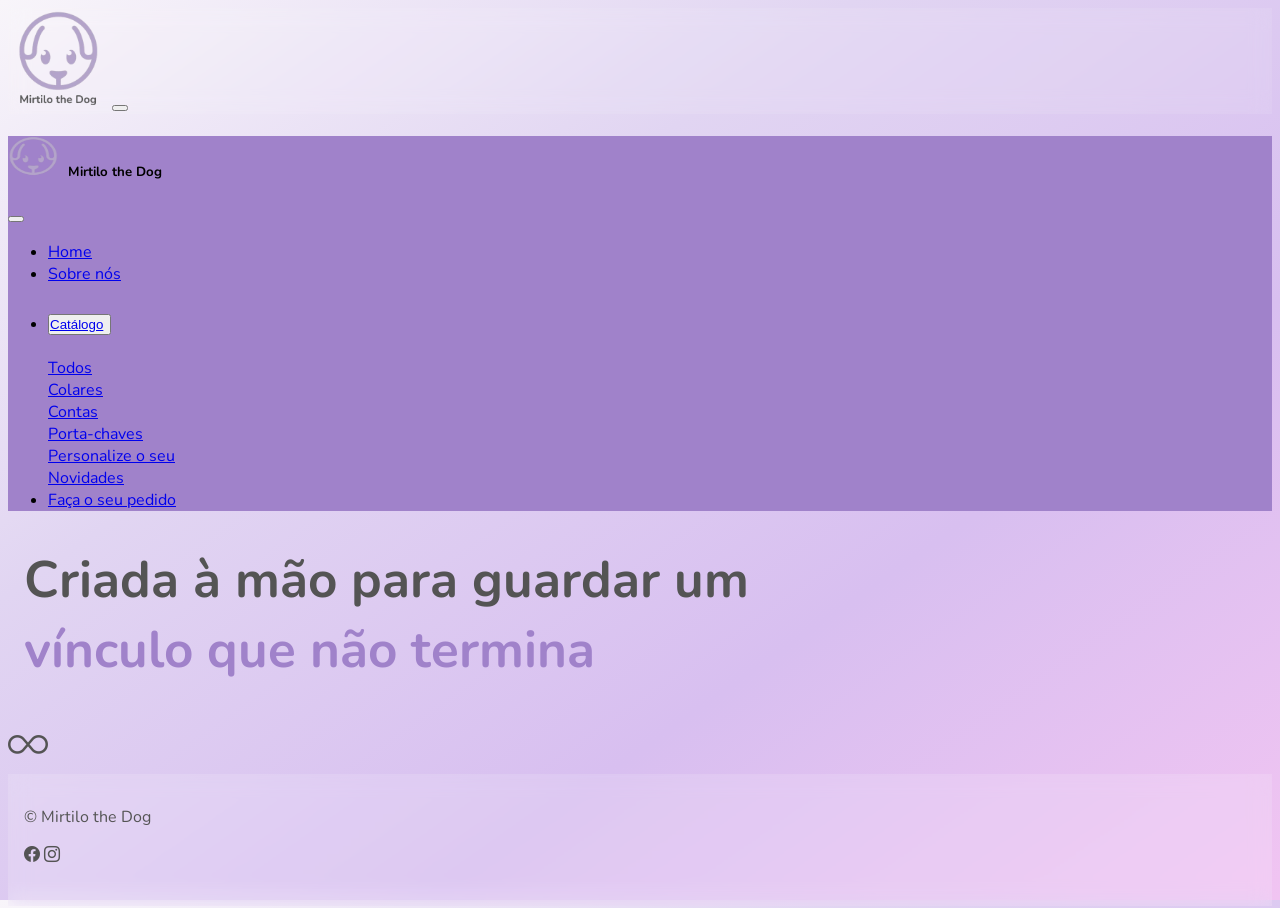
==== pages/index.html @ f9de889e "implementando a pagina de detalhes do produto e fazendo ajustes necessarios" ====
<!DOCTYPE html>
<html lang="en">
<head>
    <meta charset="UTF-8">
    <meta name="viewport" content="width=device-width, initial-scale=1.0">
    <title>Mirtilo the Dog</title>
    <!--FAVICON-->
    <link rel="shortcut icon" href="../assets/img/logo/logo.ico" type="image/x-icon">

    <!--BOOTSTRAP CSS-->
    <link rel="stylesheet" href="../assets/style/bootstrap.min.css">

    <!--BOOTSTRAP ICONS-->
    <link rel="stylesheet" href="https://cdn.jsdelivr.net/npm/bootstrap-icons@1.13.1/font/bootstrap-icons.min.css">

    <!--GOOGLE FONTS - NUNITO -->
    <link rel="preconnect" href="https://fonts.googleapis.com">
    <link rel="preconnect" href="https://fonts.gstatic.com" crossorigin>
    <link href="https://fonts.googleapis.com/css2?family=Nunito:ital,wght@0,200..1000;1,200..1000&family=Open+Sans:ital,wght@0,300..800;1,300..800&display=swap" rel="stylesheet">

    <!--MEU CSS-->
    <link rel="stylesheet" href="../assets/style/style.css">

</head>
<body class="d-flex flex-column min-vh-100">
    <header>
        <nav class="navbar navbar-dark bg-transparent fixed-top">
            <div class="container-fluid">
                <a class="navbar-brand" href="index.html"><img src="../assets/img/logo/logo_mirtilo.png" alt="logotipo"></a>
                <button class="navbar-toggler" type="button" data-bs-toggle="offcanvas" data-bs-target="#offcanvasDarkNavbar" aria-controls="offcanvasDarkNavbar" aria-label="Toggle navigation">
                    <span class="navbar-toggler-icon"></span>
                </button>
            </div>
        </nav>
        <div class="offcanvas offcanvas-end minha-offcanvas navbar-dark" tabindex="-1" id="offcanvasDarkNavbar" aria-labelledby="offcanvasDarkNavbarLabel">
            <div class="offcanvas-header">
                <h5 class="offcanvas-title" id="offcanvasDarkNavbarLabel"><img id="offcanvas_img" src="../assets/img/logo/logo.ico" alt="">Mirtilo the Dog</h5>
                <button type="button" class="btn-close btn-close-white" data-bs-dismiss="offcanvas" aria-label="Close"></button>
            </div>
            <div class="offcanvas-body">
                <ul class="navbar-nav justify-content-end flex-grow-1 pe-3">
                    <li class="nav-item">
                        <a class="nav-link" aria-current="page" href="index.html">Home</a>
                    </li>
                    <li class="nav-item">
                        <a class="nav-link" href="sobre.html">Sobre nós</a>
                    </li>
                    <li class="nav-item">
                        <div class="accordion" id="accordionExample">
                            <div class="accordion-item">
                                <h2 class="accordion-header">
                                <button class="accordion-button collapsed bg-transparent shadow-none" type="button" data-bs-toggle="collapse" data-bs-target="#collapseOne" aria-expanded="false" aria-controls="collapseOne">
                                    <a class="nav-link active" href="catalogo.html">Catálogo</a>
                                </button>
                                </h2>
                                <div id="collapseOne" class="accordion-collapse collapse" data-bs-parent="#accordionExample">
                                    <div class="accordion-body pt-0">
                                        <div>
                                            <a class="nav-link" href="catalogo.html?categoria=todos">Todos</a>
                                        </div>
                                        <div>
                                            <a class="nav-link" href="catalogo.html?categoria=colar">Colares</a>
                                        </div>
                                        <div>
                                            <a class="nav-link" href="catalogo.html?categoria=conta">Contas</a>
                                        </div>
                                        <div>
                                            <a class="nav-link" href="catalogo.html?categoria=porta-chaves">Porta-chaves</a>
                                        </div>
                                        <div>
                                            <a class="nav-link" href="catalogo.html?categoria=personalizado">Personalize o seu</a>
                                        </div>
                                        <div>
                                            <a class="nav-link" href="catalogo.html?categoria=news">Novidades</a>
                                        </div> 
                                    </div>
                                </div>
                            </div>
                        </div>
                    </li>
                    <li class="nav-item">
                        <a class="nav-link" href="#">Faça o seu pedido</a>
                    </li>
                </ul>
            </div>
        </div>
    </header>
    <main class="d-flex flex-column align-items-center justify-content-center flex-grow-1 text-center px-3">
        <h1>Criada à mão para guardar um <span id="frase-home">vínculo que não termina</span></h1>
        <div><i class="bi bi-infinity"></i></div>
    </main>
    <footer class="container-fluid text-center p-3 mt-auto fixed-bottom">
        <div class="row">
            <div>
                <p>&copy; Mirtilo the Dog</p>
                <a href="https://www.facebook.com/mirtilothedog" target="_blank"><i class="bi bi-facebook mx-5"></i></a>
                <a href="https://www.instagram.com/mirtilothedog/" target="_blank"><i class="bi bi-instagram mx-5"></i></a>
            </div>
        </div>
    </footer>

    <!--BOOTSTRAP JS-->
    <script src="https://cdn.jsdelivr.net/npm/bootstrap@5.3.8/dist/js/bootstrap.bundle.min.js" integrity="sha384-FKyoEForCGlyvwx9Hj09JcYn3nv7wiPVlz7YYwJrWVcXK/BmnVDxM+D2scQbITxI" crossorigin="anonymous"></script>
    
    <!-- MEU JS -->
     <script src="../scripts/catalogo.js"></script>
     <script src="../scripts/produto.js"></script>
</body>
</html>
---- assets/style/style.css ----
:root {
    --branco_violeta: #f8f5fa;
    --violeta_suave: #E1D5F2;
    --violeta: #d8bff0;
    --violeta_escuro: #a082ca;
    --violeta_intenso: #7452a5;
    --rosa: #F1C4F2;
    --cinza: #545454;
    --navbar-h: 110px;
    --footer-h: 100px;
}

/* Estilização comum a todas as páginas */

html, body {
    height: 100vh;
    overflow: hidden;
    overflow-x: hidden;
}

body {
    font-family: 'Nunito', sans-serif;
    background-image: linear-gradient(
        to bottom right, 
        var(--branco_violeta),
        var(--violeta_suave), 
        var(--violeta), 
        var(--rosa)
    );
}

.navbar-brand img {
    width: 100px;
    height: 100px;
}

.navbar {
    backdrop-filter: blur(10px);
    -webkit-backdrop-filter: blur(10px); /* Safari */
    background-color: rgba(255, 255, 255, 0.1);
}

.accordion {
    --bs-accordion-bg: transparent;
    --bs-accordion-border-color: transparent;
}

.accordion-button {
    padding-left: 0;
}

.accordion-body {
    padding-left: 1;
}

.accordion-button::after {
    filter: invert(1);
}

.minha-offcanvas {
    background-color: var(--violeta_escuro);
    --bs-offcanvas-width: 250px;
}

#offcanvas_img {
    width: 50px;
    height: 40px;
    padding-right: 10px;
    text-align: center;
}

footer,
footer a {
    color: var(--cinza);
}

footer a:hover {
    color: var(--violeta_escuro);
}

footer {
    padding: 1rem;
    background-color: rgba(255, 255, 255, 0.15);
    backdrop-filter: blur(10px);
    -webkit-backdrop-filter: blur(10px);
    height: var(--footer-h);
}

.fw-bold {
    color: var(--violeta_intenso);
}

/* Estilização página HOME */

 /* rem - unidade relativa à fonte na root (root em)
    vw - unidade relativa ao viweport (viewport width)
    clamp() - proporciona um tamanho fluido com limites */
main h1 {
    color: var(--cinza);
    font-size: clamp(1.4rem, 4vw, 65px); /* clamp(mínimo, preferido, máximo) */
    max-width: 900px;
    width: 90vw;
    font-weight: 700;
    padding: 0 1rem;
}

#frase-home {
    color: var(--violeta_escuro);
}

.bi-infinity {
    font-size: clamp(1.4rem, 4vw, 40px);
    color: var(--cinza);
}

/* Estilização página SOBRE NÓS */

#main-sobre {
    height: 100vh;
    padding-top: var(--navbar-h);
    padding-bottom: calc(var(--footer-h) - 15px);
    box-sizing: border-box;
    flex-direction: column;
    display: block;
    overflow: hidden;
}

#titulo-sobre h1 {
    color: var(--violeta_intenso);
    font-size: clamp(1.4rem, 4vw, 35px);
    max-width: 900px;
    width: 90vw;
    font-weight: 700;
    padding: 1rem 1rem 0.5rem;
}

#layout-sobre {
    display: grid;
    grid-template-columns: 45% 1fr;
    height: 100%;
    align-items: start;
}

#carousel-sobre {
    height: 100%;
    overflow: hidden;
}

#carouselExampleSlidesOnly,
#carouselExampleSlidesOnly .carousel-inner,
#carouselExampleSlidesOnly .carousel-item {
    height: 100%;
}

#carouselExampleSlidesOnly img {
    width: 100%;
    height: 100%;
    object-fit: cover;
}

#texto-sobre {
    overflow-y: auto;
    height: 100%;
    padding: 1rem 3rem 2rem;
}

/* Estilização página CATÁLOGO */

#titulo-catalogo h1 {
    color: var(--violeta_intenso);
    font-size: clamp(1.4rem, 4vw, 35px);
    max-width: 900px;
    width: 90vw;
    font-weight: 700;
    padding: 1rem 1rem 0.5rem;
}

#produtos .card-img-top {
  width: 100%;
  height: 400px;
}

#main-catalogo {
    padding-top: var(--navbar-h);
    padding-bottom: calc(var(--footer-h) - 15px);
    overflow: auto;
    justify-content: flex-start;
}

#produtos .card-title {
    color: var(--violeta_intenso);
}

#produtos .card-text {
    color: var(--cinza);
}

#produtos .btn-catalogo {
    background-color: var(--violeta_intenso);
    color: white;
    border: none;
}

#produtos .btn-catalogo:hover {
    background-color: var(--violeta_escuro);
    color: white;
}

/* Estilização página PRODUTO */

#main-produto {
    padding-top: var(--navbar-h);
    padding-bottom: calc(var(--footer-h) - 15px);
    overflow: hidden;
}

#layout-produto {
    display: grid;
    grid-template-columns: 50% 1fr;
    width: 100%;
    height: 100%;
}

#imagem-produto {
    display: flex;
    flex-direction: column;
    align-items: center;
    justify-content: center;
    height: 100%;
    padding: 20px;
    text-align: center;
}

#imagem-produto img.produto-img {
    width: 90%;
    max-width: 380px;
    height: auto;
    border-radius: 12px;
}

#imagem-produto h1 {
    color: var(--violeta_intenso);
    font-size: clamp(1.4rem, 3vw, 2rem);
    margin-top: 1rem;
}

#info-produto {
    display: flex;
    flex-direction: column;
    align-items: center;
    justify-content: center;
    height: 100%;
    overflow-y: auto;
    padding: 2rem 3rem;
    text-align: center;
}

.produto-acoes .btn {
    background-color: var(--violeta_intenso);
    color: white;
    border: none;
}

.produto-acoes .btn:hover {
    background-color: var(--violeta_escuro);
    color: white;
}

/* media query - essa regra será aplicada apenas quando o ecrã tem 1070px ou menos */
@media (max-width: 1070px) {
    html, body {
        height: auto;
        overflow: visible; 
    }

    #main-sobre {
        height: auto;
        padding-bottom: 0;
        overflow: visible;
    }

    #layout-sobre,
    #layout-produto {
        display: block;
        height: auto;
    }

    #carousel-sobre {
        height: auto;
    }

    #carouselExampleSlidesOnly img {
        height: auto;
        max-height: 45vh;
    }

    #texto-sobre {
        overflow: visible;
        height: auto;
        padding-bottom: var(--footer-h);
    }

    #imagem-produto {
        height: auto;
    }

    #info-produto {
        overflow: visible;
        height: auto;
        padding-bottom: var(--footer-h);
    }
}

/* media query - essa regra será aplicada apenas quando o ecrã tem 576px ou menos - mobile */
@media (max-width: 576px) {
    .navbar-brand img {
        width: 65px;
        height: 65px;
    }

    #carouselExampleSlidesOnly img {
        height: 45vh;
    }

    main h1 {
        font-size: clamp(1.2rem, 6vw, 2rem);
    }

    .bi-infinity {
        font-size: 1.5rem;
    }
}
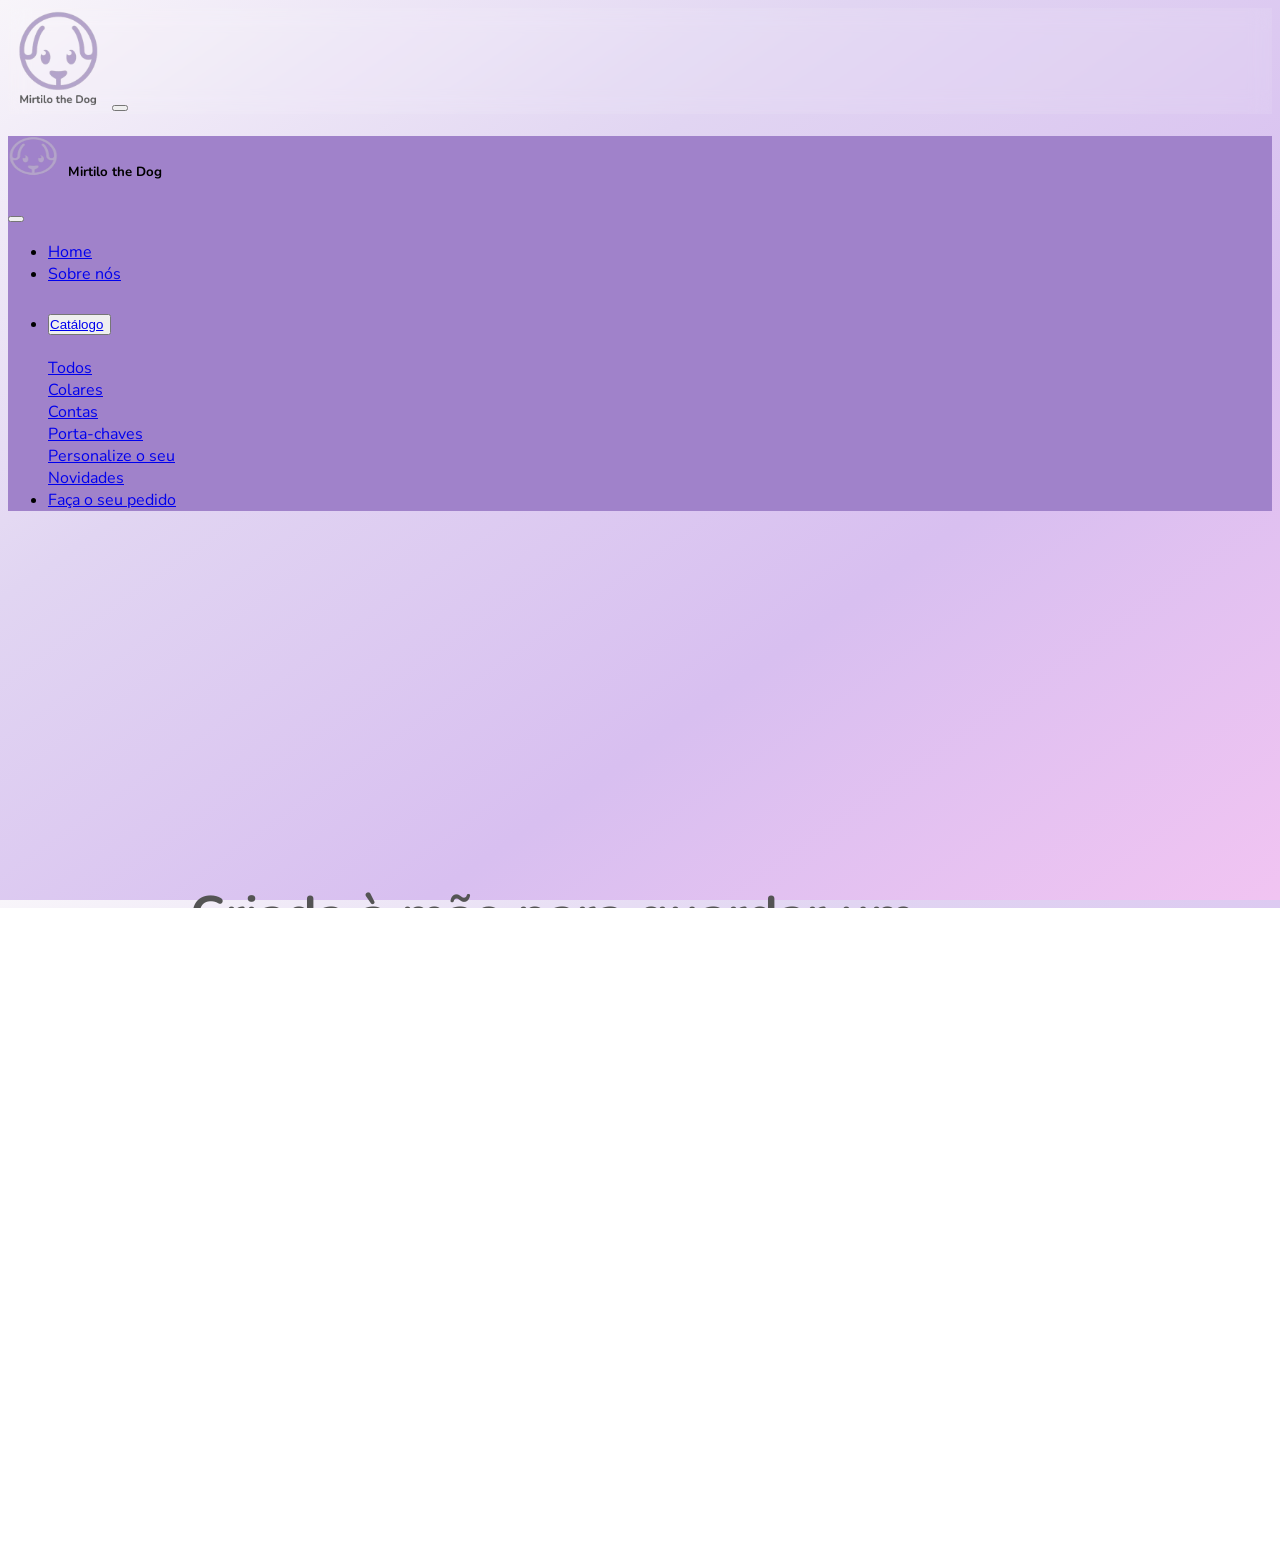
==== commit 5890cebe: "include background video" ====
--- a/pages/index.html
+++ b/pages/index.html
@@ -40,7 +40,7 @@
             <div class="offcanvas-body">
                 <ul class="navbar-nav justify-content-end flex-grow-1 pe-3">
                     <li class="nav-item">
-                        <a class="nav-link" aria-current="page" href="index.html">Home</a>
+                        <a class="nav-link active" aria-current="page" href="index.html">Home</a>
                     </li>
                     <li class="nav-item">
                         <a class="nav-link" href="sobre.html">Sobre nós</a>
@@ -50,7 +50,7 @@
                             <div class="accordion-item">
                                 <h2 class="accordion-header">
                                 <button class="accordion-button collapsed bg-transparent shadow-none" type="button" data-bs-toggle="collapse" data-bs-target="#collapseOne" aria-expanded="false" aria-controls="collapseOne">
-                                    <a class="nav-link active" href="catalogo.html">Catálogo</a>
+                                    <a class="nav-link" href="catalogo.html">Catálogo</a>
                                 </button>
                                 </h2>
                                 <div id="collapseOne" class="accordion-collapse collapse" data-bs-parent="#accordionExample">
@@ -79,15 +79,19 @@
                         </div>
                     </li>
                     <li class="nav-item">
-                        <a class="nav-link" href="#">Faça o seu pedido</a>
+                        <a class="nav-link" href="pedido.html">Faça o seu pedido</a>
                     </li>
                 </ul>
             </div>
         </div>
     </header>
-    <main class="d-flex flex-column align-items-center justify-content-center flex-grow-1 text-center px-3">
-        <h1>Criada à mão para guardar um <span id="frase-home">vínculo que não termina</span></h1>
-        <div><i class="bi bi-infinity"></i></div>
+    <main class="d-flex flex-column align-items-center justify-content-center flex-grow-1 text-center">
+        <div class="video-container">
+            <video class="back-video" src="../assets/video/video_index.mp4" autoplay loop muted playsinline ></video>
+            <h1>Criada à mão para guardar um <span id="frase-home">vínculo que não termina</span></h1>
+            <div><i class="bi bi-infinity"></i></div>
+        </div>
+
     </main>
     <footer class="container-fluid text-center p-3 mt-auto fixed-bottom">
         <div class="row">
@@ -103,7 +107,8 @@
     <script src="https://cdn.jsdelivr.net/npm/bootstrap@5.3.8/dist/js/bootstrap.bundle.min.js" integrity="sha384-FKyoEForCGlyvwx9Hj09JcYn3nv7wiPVlz7YYwJrWVcXK/BmnVDxM+D2scQbITxI" crossorigin="anonymous"></script>
     
     <!-- MEU JS -->
-     <script src="../scripts/catalogo.js"></script>
-     <script src="../scripts/produto.js"></script>
+    <script src="../scripts/catalogo.js"></script>
+    <script src="../scripts/produto.js"></script>
+    <script src="../scripts/pedido.js"></script>
 </body>
 </html>
--- a/assets/style/style.css
+++ b/assets/style/style.css
@@ -113,6 +113,35 @@
     color: var(--cinza);
 }
 
+.video-container {
+    position: relative;
+    width: 100%;
+    height: 100vh;
+    overflow: hidden;
+    display: flex; 
+    flex-direction: column;
+    align-items: center;
+    justify-content: center;
+}
+
+.back-video {
+    position: absolute;
+    top: 0;
+    left: 0;
+    width: 100%;
+    height: 100%;
+    z-index: 0;
+    object-fit: cover;
+    opacity: 0.3;
+}
+
+/* garante que o texto fica por cima do vídeo */
+.video-container h1,
+.video-container .bi-infinity {
+    position: relative;
+    z-index: 1;
+}
+
 /* Estilização página SOBRE NÓS */
 
 #main-sobre {
@@ -206,6 +235,59 @@
     color: white;
 }
 
+/* Estilização página CATÁLOGO - FILTRO */
+
+#filtro-preco {
+    align-items: center;
+    gap: 10px;
+    flex-wrap: wrap;
+    justify-content: center;
+    margin-bottom: 1.2rem;
+    background: rgba(255,255,255,0.35);
+    backdrop-filter: blur(8px);
+    -webkit-backdrop-filter: blur(8px);
+    border: 1px solid rgba(255,255,255,0.5);
+    border-radius: 30px;
+    padding: 10px 20px;
+    font-size: 14px;
+    color: var(--cinza);
+}
+
+#filtro-preco input {
+    width: 80px;
+    padding: 5px 10px;
+    border: 1px solid var(--violeta_escuro);
+    border-radius: 20px;
+    background: rgba(255,255,255,0.6);
+    color: var(--cinza);
+    font-size: 13px;
+    text-align: center;
+    outline: none;
+}
+
+#filtro-preco #btn-aplicar {
+    padding: 5px 16px;
+    background-color: var(--violeta_intenso);
+    color: white;
+    border: none;
+    border-radius: 20px;
+    font-size: 13px;
+    cursor: pointer;
+    transition: background 0.2s;
+}
+
+#filtro-preco #btn-limpar {
+    padding: 5px 14px;
+    background: transparent;
+    color: var(--violeta_escuro);
+    border: 1px solid var(--violeta_escuro);
+    border-radius: 20px;
+    font-family: 'Nunito', sans-serif;
+    font-size: 13px;
+    cursor: pointer;
+    transition: all 0.2s;
+}
+
 /* Estilização página PRODUTO */
 
 #main-produto {
@@ -266,6 +348,306 @@
     color: white;
 }
 
+/* Estilização página PEDIDO */
+
+#main-pedido {
+    padding-top: var(--navbar-h);
+    padding-bottom: calc(var(--footer-h) - 15px);
+    overflow: auto;
+}
+
+#div-pedido {
+    width: 100%;
+}
+
+#main-pedido h2 {
+    padding-top: 20px;
+}
+
+#frase-pedido {
+    color: var(--cinza);
+}
+
+#layout-pedido {
+    display: flex;
+    flex-direction: column;
+    align-items: center;
+    width: 100%;
+    max-width: 900px;
+    margin: 0 auto;        
+    padding: 1rem;
+    gap: 2rem;
+}
+
+#info-pedido,
+#form-pedido {
+    width: 100%;
+    max-width: 700px;
+}
+
+/* Info pedido */
+
+#info-pedido {
+    color: var(--cinza);
+    padding: 0 1rem;
+    text-align: center;
+}
+
+.passo-numero {
+    flex-shrink: 0;
+    width: 30px;
+    height: 30px;
+    border-radius: 50%;
+    background-color: var(--violeta_escuro);
+    color: white;
+    font-weight: 700;
+    font-size: 1.5rem;
+    display: flex;
+    align-items: center;
+    justify-content: center;
+    text-align: center;
+    margin-bottom: 0.4rem;
+}
+
+.passo-item {
+    display: flex;
+    flex-direction: column;  
+    align-items: center;  
+    text-align: center;
+    width: 100%;
+    max-width: 700px;
+    margin: 0 auto 1.2rem;
+}
+
+.passo-texto {
+    font-size: 1.3rem;
+    line-height: 1.5;
+}
+
+#coracao {
+    color: var(--violeta_intenso);
+}
+
+/* formulário */
+#form-pedido {
+    background: rgba(255, 255, 255, 0.35);
+    backdrop-filter: blur(12px);
+    -webkit-backdrop-filter: blur(12px);
+    border: 1px solid rgba(255, 255, 255, 0.55);
+    border-radius: 24px;
+    padding: 2rem 2.2rem;
+}
+
+#form-pedido h2 {
+    color: var(--violeta_intenso);
+    font-size: clamp(1.1rem, 2vw, 1.4rem);
+    font-weight: 700;
+    margin-bottom: 1.5rem;
+}
+
+.form-label {
+    color: var(--cinza);
+    font-weight: 600;
+    font-size: 0.88rem;
+    margin-bottom: 0.3rem;
+}
+
+.form-label .obrigatorio {
+    color: var(--violeta_intenso);
+    margin-left: 2px;
+}
+
+.form-control,
+.form-select {
+    background: rgba(255, 255, 255, 0.6);
+    border: 1px solid var(--violeta_suave);
+    border-radius: 12px;
+    color: var(--cinza);
+    font-family: 'Nunito', sans-serif;
+    font-size: 0.9rem;
+    padding: 0.55rem 0.9rem;
+    transition: border-color 0.2s, background 0.2s, box-shadow 0.2s;
+}
+
+.form-control:focus,
+.form-select:focus {
+    background: rgba(255, 255, 255, 0.85);
+    border-color: var(--violeta_intenso);
+    box-shadow: 0 0 0 3px rgba(116, 82, 165, 0.15);
+    color: var(--cinza);
+    outline: none;
+}
+
+/* Multiselect personalizado */
+#modelos-select {
+    min-height: 130px;
+}
+
+#modelos-select option {
+    padding: 5px 8px;
+    border-radius: 6px;
+    cursor: pointer;
+}
+
+#modelos-select option:checked {
+    background-color: var(--violeta_intenso);
+    color: white;
+}
+
+.select-hint {
+    font-size: 0.78rem;
+    color: var(--violeta_escuro);
+    margin-top: 0.25rem;
+}
+
+/* Radio group */
+.radio-group {
+    display: flex;
+    gap: 0.75rem;
+    flex-wrap: wrap;
+}
+
+.radio-card {
+    flex: 1;
+    min-width: 140px;
+}
+
+.radio-card input[type="radio"] {
+    display: none;
+}
+
+.radio-card label {
+    display: flex;
+    align-items: center;
+    justify-content: center;
+    gap: 0.5rem;
+    padding: 0.6rem 1rem;
+    background: rgba(255, 255, 255, 0.6);
+    border: 1px solid var(--violeta_suave);
+    border-radius: 12px;
+    color: var(--cinza);
+    font-size: 0.88rem;
+    font-weight: 600;
+    cursor: pointer;
+    transition: all 0.2s;
+    text-align: center;
+}
+
+.radio-card input[type="radio"]:checked + label {
+    background-color: var(--violeta_intenso);
+    border-color: var(--violeta_intenso);
+    color: white;
+}
+
+.radio-card label:hover {
+    border-color: var(--violeta_escuro);
+    background: rgba(255, 255, 255, 0.8);
+}
+
+.radio-card input[type="radio"]:checked + label:hover {
+    background-color: var(--violeta_escuro);
+}
+
+/* Campo morada (aparece apenas quando correio está selecionado) */
+#campo-morada-recepcao {
+    overflow: hidden;
+    max-height: 0;
+    opacity: 0;
+    transition: max-height 0.35s ease, opacity 0.3s ease;
+}
+
+#campo-morada-recepcao.visivel {
+    max-height: 120px;
+    opacity: 1;
+}
+
+/* Botão submit */
+.btn-pedido {
+    background-color: var(--violeta_intenso);
+    color: white;
+    border: none;
+    border-radius: 20px;
+    padding: 0.7rem 2.5rem;
+    font-family: 'Nunito', sans-serif;
+    font-weight: 700;
+    font-size: 1rem;
+    cursor: pointer;
+    transition: background 0.2s, transform 0.1s;
+    width: 100%;
+    margin-top: 0.5rem;
+}
+
+.btn-pedido:hover {
+    background-color: var(--violeta_escuro);
+    transform: translateY(-1px);
+}
+
+.btn-pedido:active {
+    transform: translateY(0);
+}
+
+/* Mensagem de validação personalizada */
+.form-control.is-invalid,
+.form-select.is-invalid {
+    border-color: #dc3545;
+    box-shadow: 0 0 0 3px rgba(220, 53, 69, 0.12);
+}
+
+.invalid-feedback {
+    font-size: 0.8rem;
+}
+
+/* Separador entre seções */
+.form-section-title {
+    color: var(--violeta_escuro);
+    font-size: 0.8rem;
+    font-weight: 700;
+    text-transform: uppercase;
+    letter-spacing: 0.08em;
+    margin-bottom: 0.75rem;
+    margin-top: 0.25rem;
+}
+
+#validacao-envio,
+#validacao-recepcao {
+    display: none;
+}
+
+#campos-obrigatorios {
+    font-size: 0.8rem; 
+    color: var(--cinza); 
+    margin-bottom: 1rem;
+}
+
+#opcional {
+    color: var(--violeta_escuro); 
+    font-weight: 400; 
+    font-size: 0.8rem;
+}
+
+/* Mensagem de sucesso */
+#mensagem-sucesso {
+    display: none;
+    text-align: center;
+    padding: 2rem;
+}
+
+#mensagem-sucesso i {
+    font-size: 3rem;
+    color: var(--violeta_intenso);
+}
+
+#mensagem-sucesso h3 {
+    color: var(--violeta_intenso);
+    font-weight: 700;
+    margin-top: 1rem;
+}
+
+#mensagem-sucesso p {
+    color: var(--cinza);
+    font-size: 0.95rem;
+}
+
 /* media query - essa regra será aplicada apenas quando o ecrã tem 1070px ou menos */
 @media (max-width: 1070px) {
     html, body {
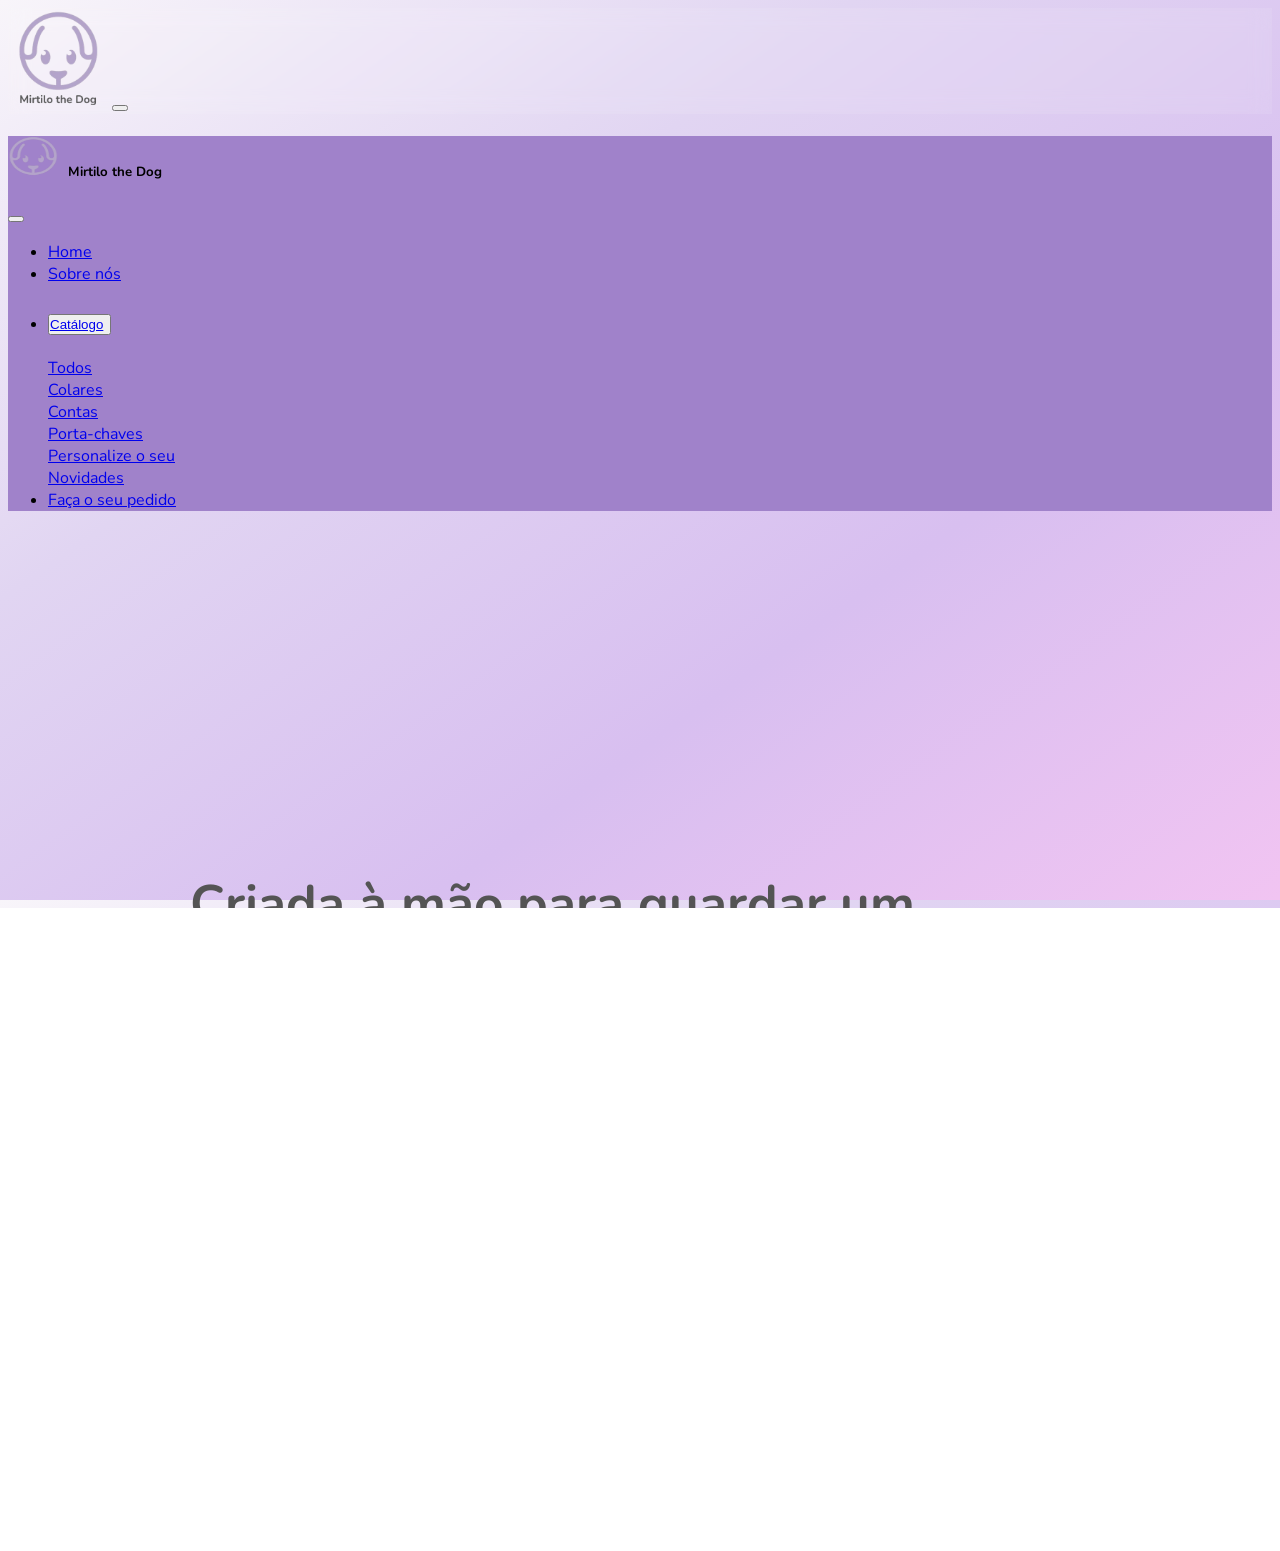
==== commit a4301fb9: "acrescentando links e estilizando o video" ====
--- a/pages/index.html
+++ b/pages/index.html
@@ -90,8 +90,12 @@
             <video class="back-video" src="../assets/video/video_index.mp4" autoplay loop muted playsinline ></video>
             <h1>Criada à mão para guardar um <span id="frase-home">vínculo que não termina</span></h1>
             <div><i class="bi bi-infinity"></i></div>
+            <div class="btn-index p-3">
+                <a href="catalogo.html">Ver Catálogo</a>
+                <a href="sobre.html">Sobre nós</a>
+                <a href="pedido.html">Fazer pedido</a>
+            </div>
         </div>
-
     </main>
     <footer class="container-fluid text-center p-3 mt-auto fixed-bottom">
         <div class="row">
--- a/assets/style/style.css
+++ b/assets/style/style.css
@@ -132,14 +132,29 @@
     height: 100%;
     z-index: 0;
     object-fit: cover;
+    object-position: center;
     opacity: 0.3;
 }
 
 /* garante que o texto fica por cima do vídeo */
 .video-container h1,
-.video-container .bi-infinity {
+.video-container .bi-infinity,
+.video-container .btn-index {
     position: relative;
     z-index: 1;
+}
+
+.video-container .btn-index a {
+    background-color: var(--violeta_escuro);
+    border-radius: 35px;
+    padding: 10px;
+    margin: 5px;
+    text-decoration: none;
+    color: var(--branco_violeta);
+}
+
+.video-container .btn-index a:hover {
+    background-color: var(--violeta_intenso);
 }
 
 /* Estilização página SOBRE NÓS */
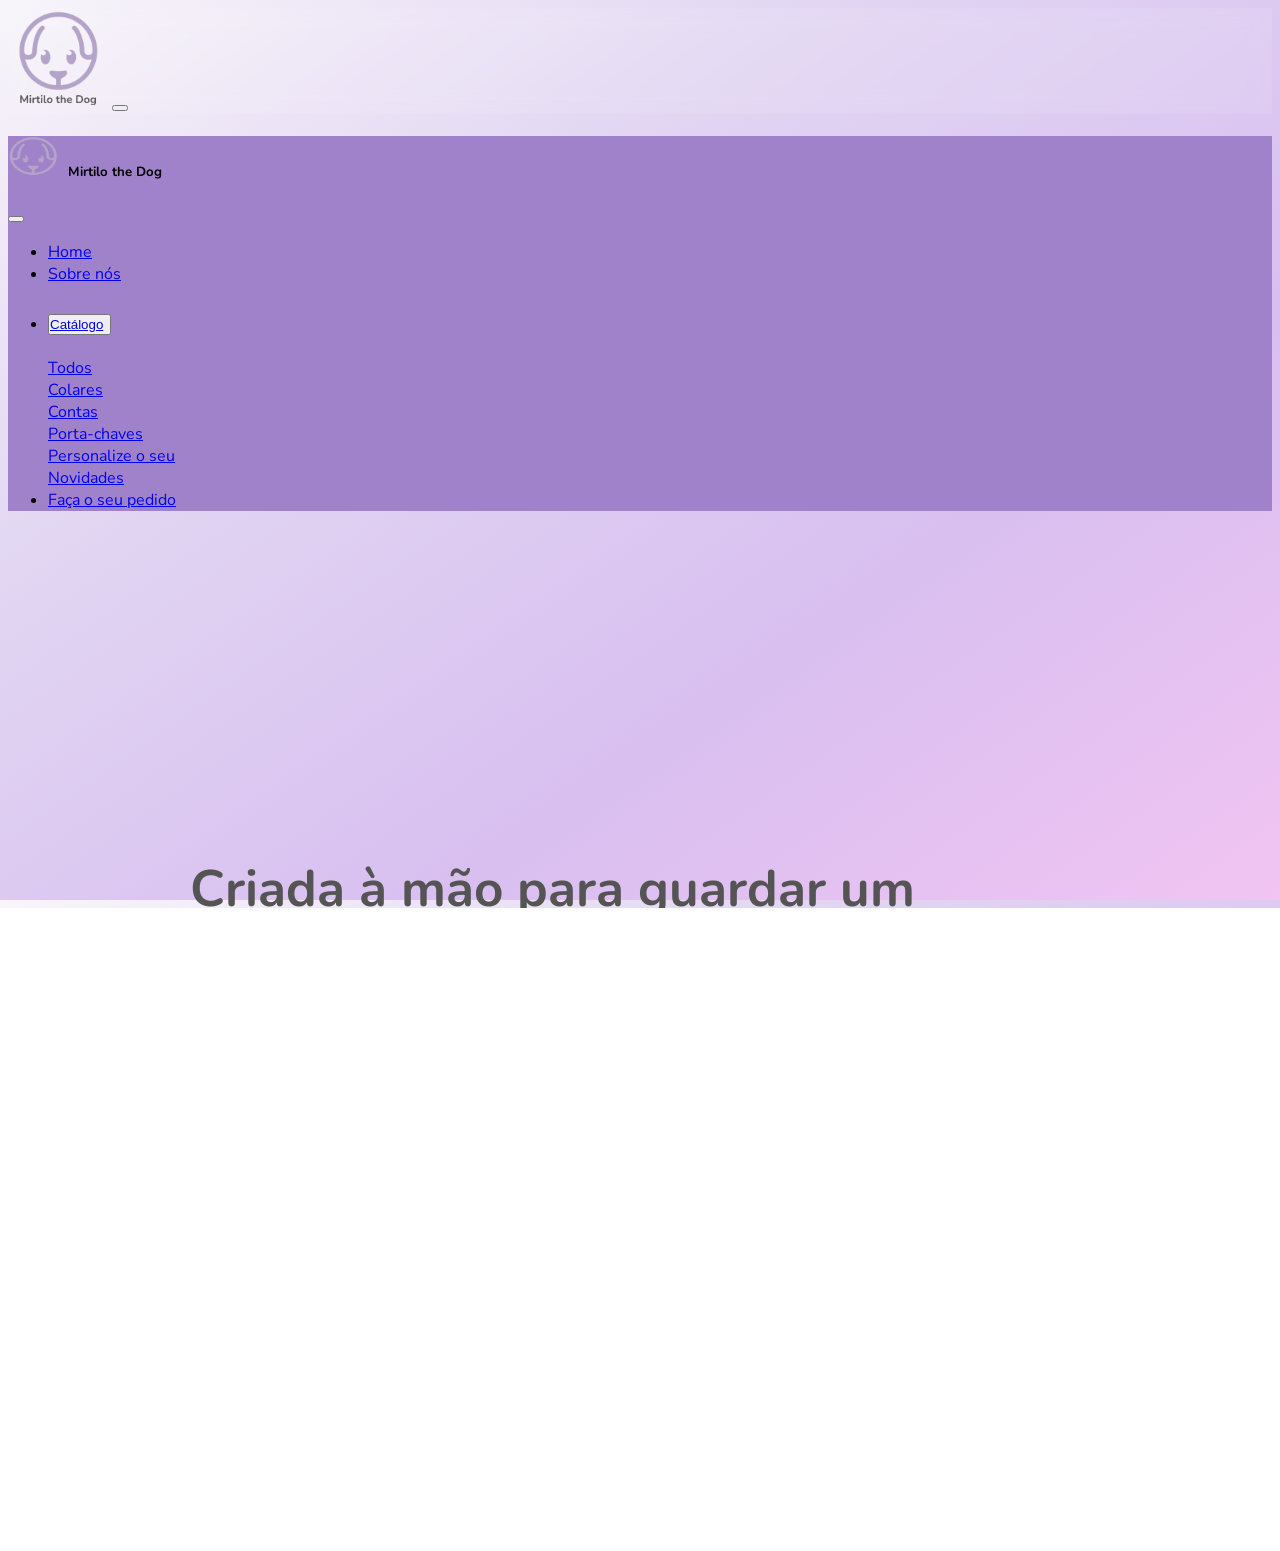
==== commit 06f56dec: "retirando link com script sem necessidade" ====
--- a/pages/index.html
+++ b/pages/index.html
@@ -109,10 +109,5 @@
 
     <!--BOOTSTRAP JS-->
     <script src="https://cdn.jsdelivr.net/npm/bootstrap@5.3.8/dist/js/bootstrap.bundle.min.js" integrity="sha384-FKyoEForCGlyvwx9Hj09JcYn3nv7wiPVlz7YYwJrWVcXK/BmnVDxM+D2scQbITxI" crossorigin="anonymous"></script>
-    
-    <!-- MEU JS -->
-    <script src="../scripts/catalogo.js"></script>
-    <script src="../scripts/produto.js"></script>
-    <script src="../scripts/pedido.js"></script>
 </body>
 </html>
--- a/assets/style/style.css
+++ b/assets/style/style.css
@@ -151,10 +151,13 @@
     margin: 5px;
     text-decoration: none;
     color: var(--branco_violeta);
+    display: inline-block;
+    transition: transform 0.2s ease;
 }
 
 .video-container .btn-index a:hover {
     background-color: var(--violeta_intenso);
+    transform: scale(1.1);
 }
 
 /* Estilização página SOBRE NÓS */
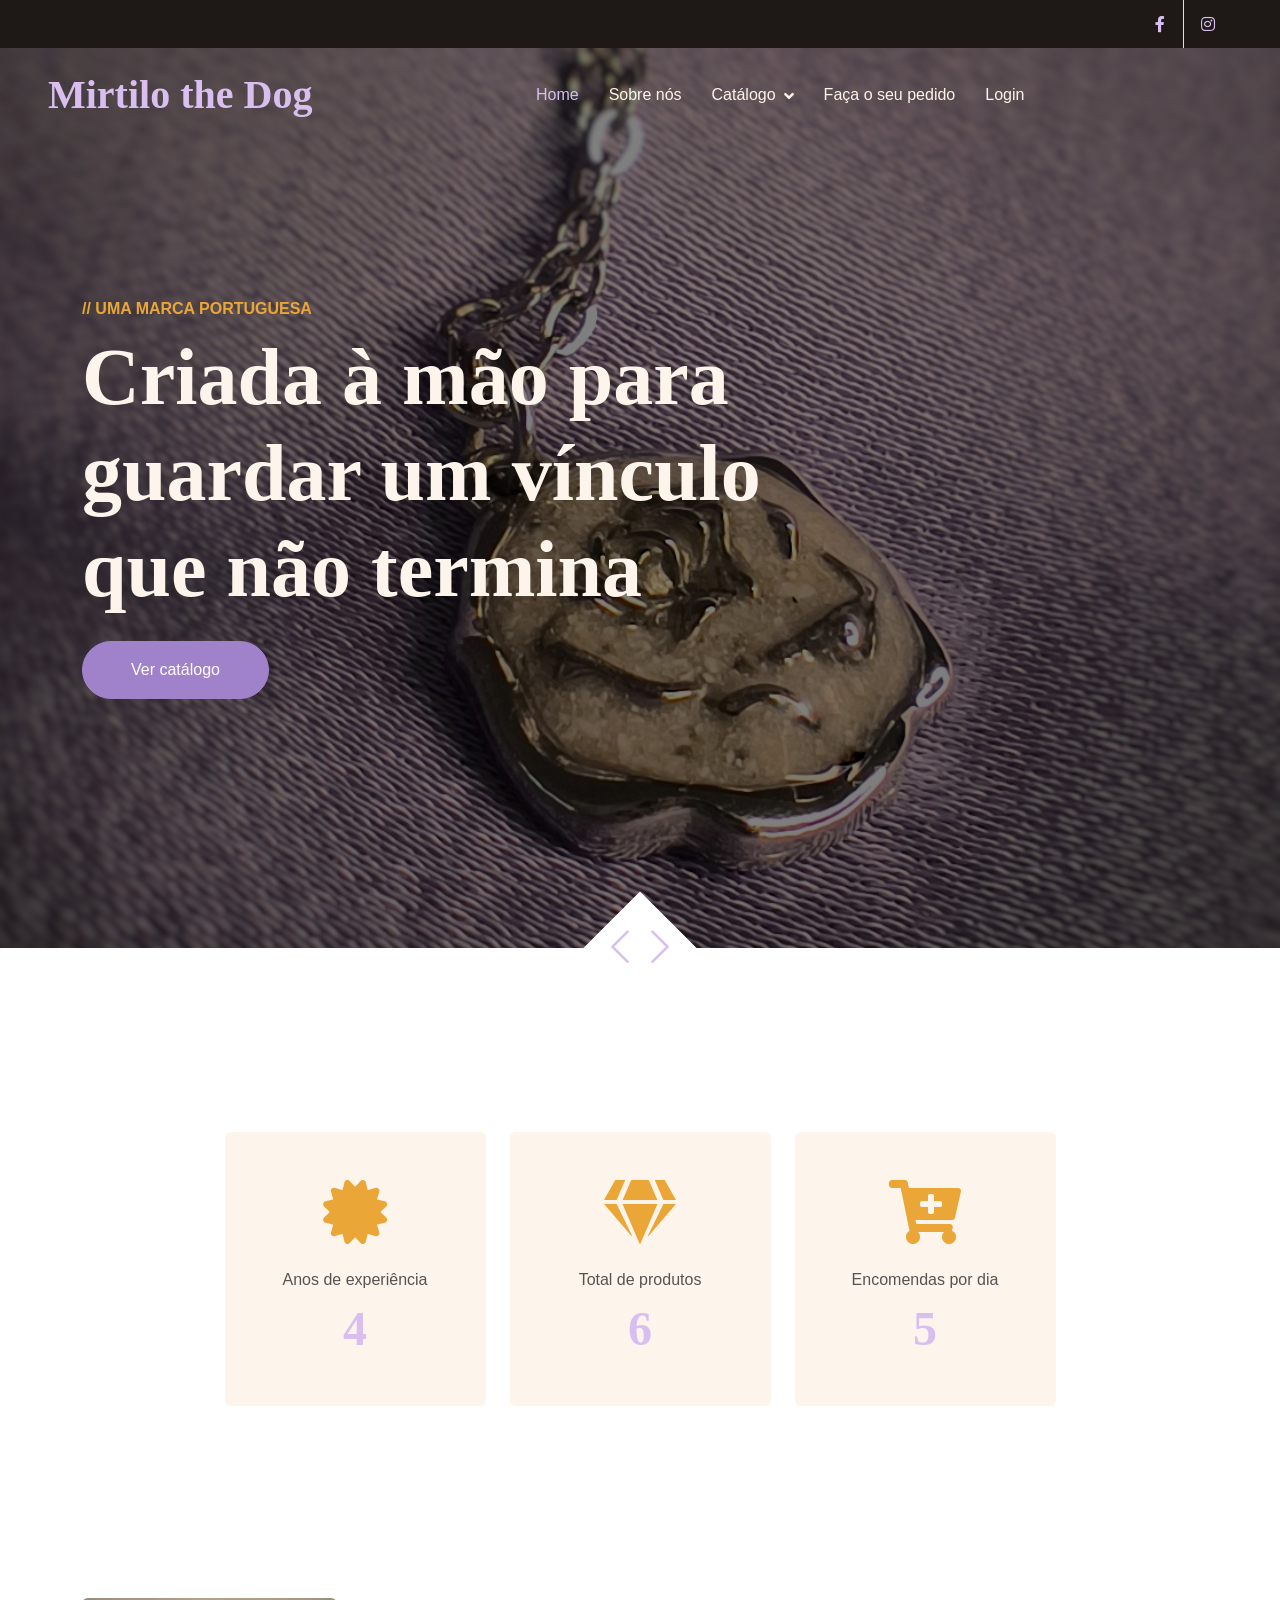
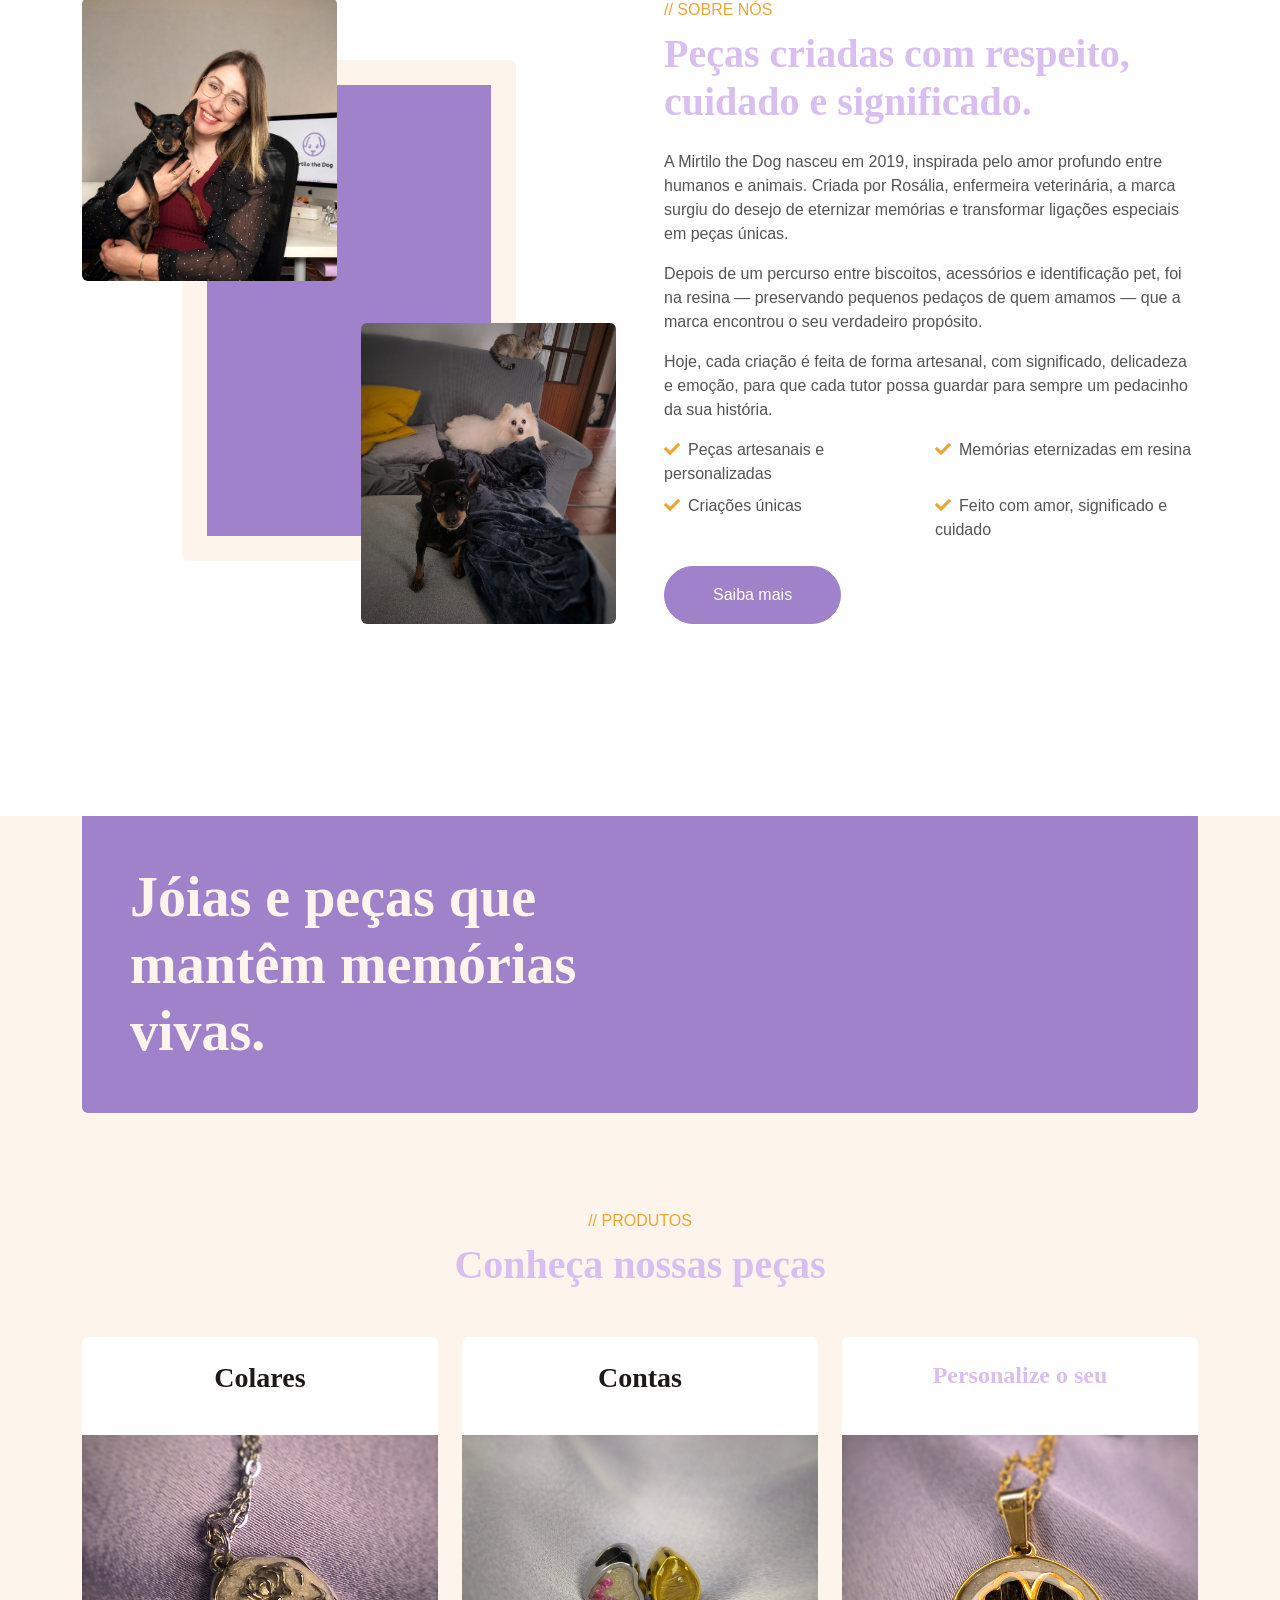
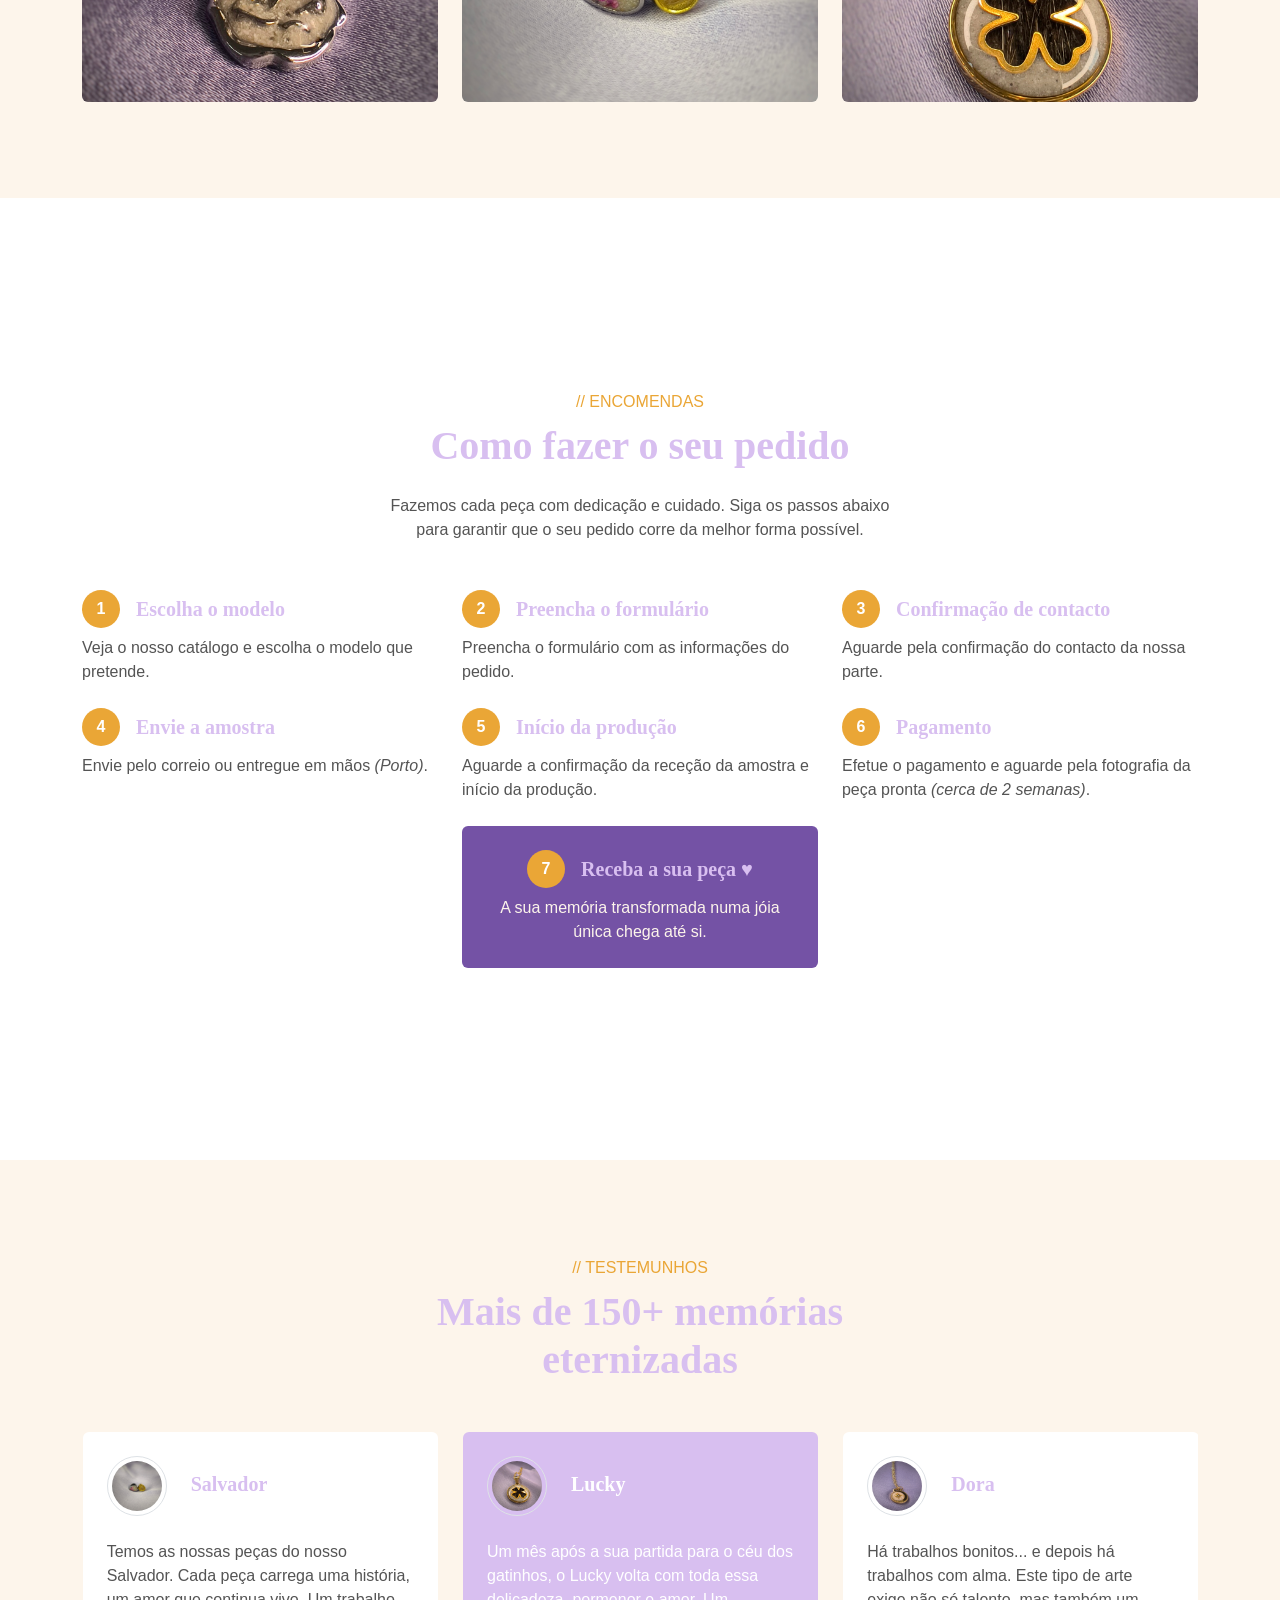
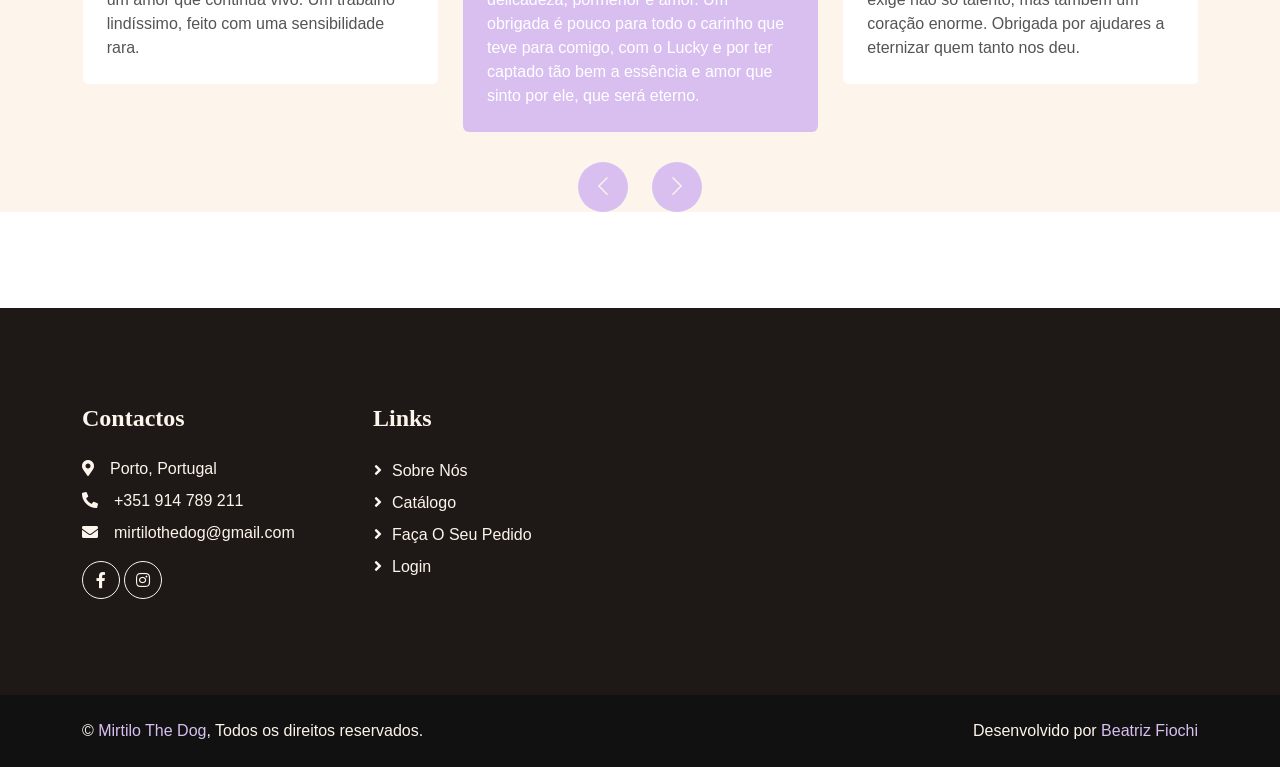
==== commit fad22b2a: "update new design" ====
--- a/pages/index.html
+++ b/pages/index.html
@@ -1,113 +1,470 @@
 <!DOCTYPE html>
 <html lang="en">
+
 <head>
-    <meta charset="UTF-8">
-    <meta name="viewport" content="width=device-width, initial-scale=1.0">
+    <meta charset="utf-8">
     <title>Mirtilo the Dog</title>
+    <meta content="width=device-width, initial-scale=1.0" name="viewport">
+    <meta content="" name="keywords">
+    <meta content="" name="description">
+
     <!--FAVICON-->
-    <link rel="shortcut icon" href="../assets/img/logo/logo.ico" type="image/x-icon">
-
-    <!--BOOTSTRAP CSS-->
-    <link rel="stylesheet" href="../assets/style/bootstrap.min.css">
-
-    <!--BOOTSTRAP ICONS-->
-    <link rel="stylesheet" href="https://cdn.jsdelivr.net/npm/bootstrap-icons@1.13.1/font/bootstrap-icons.min.css">
-
-    <!--GOOGLE FONTS - NUNITO -->
+    <link rel="shortcut icon" href="../../assets/img/logo/logo.ico" type="image/x-icon">
+
+    <!-- Google Web Fonts -->
     <link rel="preconnect" href="https://fonts.googleapis.com">
     <link rel="preconnect" href="https://fonts.gstatic.com" crossorigin>
-    <link href="https://fonts.googleapis.com/css2?family=Nunito:ital,wght@0,200..1000;1,200..1000&family=Open+Sans:ital,wght@0,300..800;1,300..800&display=swap" rel="stylesheet">
-
-    <!--MEU CSS-->
-    <link rel="stylesheet" href="../assets/style/style.css">
-
+    <link href="https://fonts.googleapis.com/css2?family=Roboto:wght@400;500&family=Playfair+Display:wght@600;700&display=swap" rel="stylesheet"> 
+
+    <!-- Icon Font Stylesheet -->
+    <link href="https://cdnjs.cloudflare.com/ajax/libs/font-awesome/5.10.0/css/all.min.css" rel="stylesheet">
+    <link href="https://cdn.jsdelivr.net/npm/bootstrap-icons@1.4.1/font/bootstrap-icons.css" rel="stylesheet">
+
+    <!-- Libraries Stylesheet -->
+    <link href="lib/animate/animate.min.css" rel="stylesheet">
+    <link href="lib/owlcarousel/assets/owl.carousel.min.css" rel="stylesheet">
+
+    <!-- Customized Bootstrap Stylesheet -->
+    <link href="css/bootstrap.min.css" rel="stylesheet">
+
+    <!-- Template Stylesheet -->
+    <link href="css/style.css" rel="stylesheet">
 </head>
-<body class="d-flex flex-column min-vh-100">
-    <header>
-        <nav class="navbar navbar-dark bg-transparent fixed-top">
-            <div class="container-fluid">
-                <a class="navbar-brand" href="index.html"><img src="../assets/img/logo/logo_mirtilo.png" alt="logotipo"></a>
-                <button class="navbar-toggler" type="button" data-bs-toggle="offcanvas" data-bs-target="#offcanvasDarkNavbar" aria-controls="offcanvasDarkNavbar" aria-label="Toggle navigation">
-                    <span class="navbar-toggler-icon"></span>
-                </button>
-            </div>
-        </nav>
-        <div class="offcanvas offcanvas-end minha-offcanvas navbar-dark" tabindex="-1" id="offcanvasDarkNavbar" aria-labelledby="offcanvasDarkNavbarLabel">
-            <div class="offcanvas-header">
-                <h5 class="offcanvas-title" id="offcanvasDarkNavbarLabel"><img id="offcanvas_img" src="../assets/img/logo/logo.ico" alt="">Mirtilo the Dog</h5>
-                <button type="button" class="btn-close btn-close-white" data-bs-dismiss="offcanvas" aria-label="Close"></button>
-            </div>
-            <div class="offcanvas-body">
-                <ul class="navbar-nav justify-content-end flex-grow-1 pe-3">
-                    <li class="nav-item">
-                        <a class="nav-link active" aria-current="page" href="index.html">Home</a>
-                    </li>
-                    <li class="nav-item">
-                        <a class="nav-link" href="sobre.html">Sobre nós</a>
-                    </li>
-                    <li class="nav-item">
-                        <div class="accordion" id="accordionExample">
-                            <div class="accordion-item">
-                                <h2 class="accordion-header">
-                                <button class="accordion-button collapsed bg-transparent shadow-none" type="button" data-bs-toggle="collapse" data-bs-target="#collapseOne" aria-expanded="false" aria-controls="collapseOne">
-                                    <a class="nav-link" href="catalogo.html">Catálogo</a>
-                                </button>
-                                </h2>
-                                <div id="collapseOne" class="accordion-collapse collapse" data-bs-parent="#accordionExample">
-                                    <div class="accordion-body pt-0">
-                                        <div>
-                                            <a class="nav-link" href="catalogo.html?categoria=todos">Todos</a>
-                                        </div>
-                                        <div>
-                                            <a class="nav-link" href="catalogo.html?categoria=colar">Colares</a>
-                                        </div>
-                                        <div>
-                                            <a class="nav-link" href="catalogo.html?categoria=conta">Contas</a>
-                                        </div>
-                                        <div>
-                                            <a class="nav-link" href="catalogo.html?categoria=porta-chaves">Porta-chaves</a>
-                                        </div>
-                                        <div>
-                                            <a class="nav-link" href="catalogo.html?categoria=personalizado">Personalize o seu</a>
-                                        </div>
-                                        <div>
-                                            <a class="nav-link" href="catalogo.html?categoria=news">Novidades</a>
-                                        </div> 
-                                    </div>
-                                </div>
-                            </div>
-                        </div>
-                    </li>
-                    <li class="nav-item">
-                        <a class="nav-link" href="pedido.html">Faça o seu pedido</a>
-                    </li>
-                </ul>
-            </div>
-        </div>
-    </header>
-    <main class="d-flex flex-column align-items-center justify-content-center flex-grow-1 text-center">
-        <div class="video-container">
-            <video class="back-video" src="../assets/video/video_index.mp4" autoplay loop muted playsinline ></video>
-            <h1>Criada à mão para guardar um <span id="frase-home">vínculo que não termina</span></h1>
-            <div><i class="bi bi-infinity"></i></div>
-            <div class="btn-index p-3">
-                <a href="catalogo.html">Ver Catálogo</a>
-                <a href="sobre.html">Sobre nós</a>
-                <a href="pedido.html">Fazer pedido</a>
-            </div>
-        </div>
-    </main>
-    <footer class="container-fluid text-center p-3 mt-auto fixed-bottom">
-        <div class="row">
-            <div>
-                <p>&copy; Mirtilo the Dog</p>
-                <a href="https://www.facebook.com/mirtilothedog" target="_blank"><i class="bi bi-facebook mx-5"></i></a>
-                <a href="https://www.instagram.com/mirtilothedog/" target="_blank"><i class="bi bi-instagram mx-5"></i></a>
-            </div>
-        </div>
-    </footer>
-
-    <!--BOOTSTRAP JS-->
-    <script src="https://cdn.jsdelivr.net/npm/bootstrap@5.3.8/dist/js/bootstrap.bundle.min.js" integrity="sha384-FKyoEForCGlyvwx9Hj09JcYn3nv7wiPVlz7YYwJrWVcXK/BmnVDxM+D2scQbITxI" crossorigin="anonymous"></script>
+
+<body>
+    <!-- Spinner Start -->
+    <div id="spinner" class="show bg-white position-fixed translate-middle w-100 vh-100 top-50 start-50 d-flex align-items-center justify-content-center">
+        <div class="spinner-grow text-primary" role="status"></div>
+    </div>
+    <!-- Spinner End -->
+
+
+    <!-- Topbar Start -->
+    <div class="container-fluid top-bar bg-dark text-light px-0 wow fadeIn" data-wow-delay="0.1s">
+        <div class="row gx-0 align-items-center d-none d-lg-flex">
+            <div class="col-lg-6 px-5 text-start">
+                <ol class="breadcrumb mb-0">
+                    <li><a class="small text-light" href="#"></a></li>
+                    <li><a class="small text-light" href="#"></a></li>
+                    <li><a class="small text-light" href="#"></a></li>
+                    <li><a class="small text-light" href="#"></a></li>
+                </ol>
+            </div>
+            <div class="col-lg-6 px-5 text-end">
+                <div class="h-100 d-inline-flex align-items-center">
+                    <a class="btn-lg-square border-end rounded-0" href="https://www.facebook.com/mirtilothedog"><i class="fab fa-facebook-f"></i></a>
+                    <a class="btn-lg-square pe-0" href="https://www.instagram.com/mirtilothedog/"><i class="fab fa-instagram"></i></a>
+                </div>
+            </div>
+        </div>
+    </div>
+    <!-- Topbar End -->
+
+
+    <!-- Navbar Start -->
+    <nav class="navbar navbar-expand-lg navbar-dark fixed-top py-lg-0 px-lg-5 wow fadeIn" data-wow-delay="0.1s">
+        <a href="index.html" class="navbar-brand ms-4 ms-lg-0">
+            <h1 class="m-0">Mirtilo the Dog</h1>
+        </a>
+        <button type="button" class="navbar-toggler me-4" data-bs-toggle="collapse" data-bs-target="#navbarCollapse">
+            <span class="navbar-toggler-icon"></span>
+        </button>
+        <div class="collapse navbar-collapse" id="navbarCollapse">
+            <div class="navbar-nav mx-auto p-4 p-lg-0">
+                <a href="index.html" class="nav-item nav-link active">Home</a>
+                <a href="about.html" class="nav-item nav-link">Sobre nós</a>
+                <div class="nav-item dropdown">
+                    <a href="#" class="nav-link dropdown-toggle" data-bs-toggle="dropdown">Catálogo</a>
+                    <div class="dropdown-menu m-0">
+                        <a href="product.html?categoria=todos" class="dropdown-item">Todos</a>
+                        <a href="product.html?categoria=colar" class="dropdown-item">Colares</a>
+                        <a href="product.html?categoria=conta" class="dropdown-item">Contas</a>
+                        <a href="product.html?categoria=porta-chaves" class="dropdown-item">Porta-chaves</a>
+                        <a href="product.html?categoria=personalizado" class="dropdown-item">Personalize o seu</a>
+                        <a href="product.html?categoria=news" class="dropdown-item">Novidades</a>
+                    </div>
+                </div>
+                <a href="contact.html" class="nav-item nav-link">Faça o seu pedido</a>
+                <a href="" class="nav-item nav-link">Login</a>
+            </div>
+        </div>
+    </nav>
+    <!-- Navbar End -->
+
+
+    <!-- Carousel Start -->
+    <div class="container-fluid p-0 pb-5 wow fadeIn" data-wow-delay="0.1s">
+        <div class="owl-carousel header-carousel position-relative">
+            <div class="owl-carousel-item position-relative">
+                <img class="img-fluid" src="../assets/img/catalogo/catalogo1.jpg" alt="">
+                <div class="owl-carousel-inner">
+                    <div class="container">
+                        <div class="row justify-content-start">
+                            <div class="col-lg-8">
+                                <p class="text-uppercase fw-bold mb-2 text-primary">// Uma marca Portuguesa</p>
+                                <h1 class="display-1 text-light mb-4 animated slideInDown">Criada à mão para guardar um vínculo que não termina</h1>
+                                <a href="product.html" class="btn btn-primary rounded-pill py-3 px-5 violeta-bg">Ver catálogo</a>
+                            </div>
+                        </div>
+                    </div>
+                </div>
+            </div>
+            <div class="owl-carousel-item position-relative">
+                <img class="img-fluid" src="../assets/img/catalogo/catalogo5.jpg" alt="">
+                <div class="owl-carousel-inner">
+                    <div class="container">
+                        <div class="row justify-content-start">
+                            <div class="col-lg-8">
+                                <p class="text-uppercase fw-bold mb-2 text-primary">// Memórias únicas</p>
+                                <h1 class="display-1 text-light mb-4 animated slideInDown">Eternize o seu animal de estimação</h1>
+                                <a href="product.html" class="btn btn-primary rounded-pill py-3 px-5 violeta-bg">Ver catálogo</a>
+                            </div>
+                        </div>
+                    </div>
+                </div>
+            </div>
+        </div>
+    </div>
+    <!-- Carousel End -->
+
+
+    <!-- Facts Start -->
+    <div class="container-xxl py-6">
+        <div class="container">
+            <div class="row g-4 justify-content-center">
+                <div class="col-lg-3 col-md-6 wow fadeIn" data-wow-delay="0.1s">
+                    <div class="fact-item bg-light rounded text-center h-100 p-5">
+                        <i class="fa fa-certificate fa-4x text-primary mb-4"></i>
+                        <p class="mb-2">Anos de experiência</p>
+                        <h1 class="display-5 mb-0" data-toggle="counter-up">07</h1>
+                    </div>
+                </div>
+                <div class="col-lg-3 col-md-6 wow fadeIn" data-wow-delay="0.5s">
+                    <div class="fact-item bg-light rounded text-center h-100 p-5">
+                        <i class="fa fa-gem fa-4x text-primary mb-4"></i>
+                        <p class="mb-2">Total de produtos</p>
+                        <h1 class="display-5 mb-0" data-toggle="counter-up">12</h1>
+                    </div>
+                </div>
+                <div class="col-lg-3 col-md-6 wow fadeIn" data-wow-delay="0.7s">
+                    <div class="fact-item bg-light rounded text-center h-100 p-5">
+                        <i class="fa fa-cart-plus fa-4x text-primary mb-4"></i>
+                        <p class="mb-2">Encomendas por dia</p>
+                        <h1 class="display-5 mb-0" data-toggle="counter-up">10</h1>
+                    </div>
+                </div>
+            </div>
+        </div>
+    </div>
+    <!-- Facts End -->
+
+
+    <!-- About Start -->
+    <div class="container-xxl py-6">
+        <div class="container">
+            <div class="row g-5">
+                <div class="col-lg-6 wow fadeInUp" data-wow-delay="0.1s">
+                    <div class="row img-twice position-relative h-100">
+                        <div class="col-6">
+                            <img class="img-fluid rounded" src="../assets/img/carrosel/sobre1.jpeg" alt="">
+                        </div>
+                        <div class="col-6 align-self-end">
+                            <img class="img-fluid rounded" src="../assets/img/carrosel/sobre3.jpeg" alt="">
+                        </div>
+                    </div>
+                </div>
+                <div class="col-lg-6 wow fadeInUp" data-wow-delay="0.5s">
+                    <div class="h-100">
+                        <p class="text-primary text-uppercase mb-2">// Sobre nós</p>
+                        <h1 class="display-6 mb-4">Peças criadas com respeito, cuidado e significado.</h1>
+                        <p>A Mirtilo the Dog nasceu em 2019, inspirada pelo amor profundo entre humanos e animais. Criada por Rosália, enfermeira veterinária, a marca surgiu do desejo de eternizar memórias e transformar ligações especiais em peças únicas.</p>
+                        <p>Depois de um percurso entre biscoitos, acessórios e identificação pet, foi na resina — preservando pequenos pedaços de quem amamos — que a marca encontrou o seu verdadeiro propósito.</p>
+                        <p>Hoje, cada criação é feita de forma artesanal, com significado, delicadeza e emoção, para que cada tutor possa guardar para sempre um pedacinho da sua história.</p>
+                        <div class="row g-2 mb-4">
+                            <div class="col-sm-6">
+                                <i class="fa fa-check text-primary me-2"></i>Peças artesanais e personalizadas
+                            </div>
+                            <div class="col-sm-6">
+                                <i class="fa fa-check text-primary me-2"></i>Memórias eternizadas em resina
+                            </div>
+                            <div class="col-sm-6">
+                                <i class="fa fa-check text-primary me-2"></i>Criações únicas
+                            </div>
+                            <div class="col-sm-6">
+                                <i class="fa fa-check text-primary me-2"></i>Feito com amor, significado e cuidado
+                            </div>
+                        </div>
+                        <a class="btn btn-primary rounded-pill py-3 px-5 violeta-bg" href="about.html">Saiba mais</a>
+                    </div>
+                </div>
+            </div>
+        </div>
+    </div>
+    <!-- About End -->
+
+
+    <!-- Product Start -->
+    <div class="container-xxl bg-light my-6 py-6 pt-0">
+        <div class="container">
+            <div class="violeta-bg text-light rounded-bottom p-5 my-6 mt-0 wow fadeInUp" data-wow-delay="0.1s">
+                <div class="row g-4 align-items-center">
+                    <div class="col-lg-6">
+                        <h1 class="display-4 text-light mb-0">Jóias e peças que mantêm memórias vivas.</h1>
+                    </div>
+                </div>
+            </div>
+            <div class="text-center mx-auto mb-5 wow fadeInUp" data-wow-delay="0.1s" style="max-width: 500px;">
+                <p class="text-primary text-uppercase mb-2">// Produtos</p>
+                <h1 class="display-6 mb-4">Conheça nossas peças</h1>
+            </div>
+            <div class="row g-4">
+                <div class="col-lg-4 col-md-6 wow fadeInUp" data-wow-delay="0.1s">
+                    <div class="product-item d-flex flex-column bg-white rounded overflow-hidden h-100">
+                        <div class="text-center p-4">
+                            <h3 class="mb-3">Colares</h3>
+                        </div>
+                        <div class="product-img-wrapper mt-auto">  <!-- overlay dentro do wrapper -->
+                            <img src="../assets/img/catalogo/catalogo1.jpg" alt="Colares">
+                            <div class="product-overlay">
+                                <a class="btn btn-lg-square btn-outline-light rounded-circle" href="">
+                                    <i class="fa fa-eye"></i>
+                                </a>
+                            </div>
+                        </div>
+                    </div>
+                </div>
+                <div class="col-lg-4 col-md-6 wow fadeInUp" data-wow-delay="0.3s">
+                    <div class="product-item d-flex flex-column bg-white rounded overflow-hidden h-100">
+                        <div class="text-center p-4">
+                            <h3 class="mb-3">Contas</h3>
+                        </div>
+                        <div class="product-img-wrapper mt-auto">
+                            <img src="../assets/img/catalogo/catalogo5.jpg" alt="Contas">
+                            <div class="product-overlay">
+                                <a class="btn btn-lg-square btn-outline-light rounded-circle" href="">
+                                    <i class="fa fa-eye"></i>
+                                </a>
+                            </div>
+                        </div>
+                    </div>
+                </div>
+                <div class="col-lg-4 col-md-6 wow fadeInUp" data-wow-delay="0.7s">
+                    <div class="product-item d-flex flex-column bg-white rounded overflow-hidden h-100">
+                        <div class="text-center p-4">
+                            <h4 class="mb-3">Personalize o seu</h4>
+                        </div>
+                        <div class="product-img-wrapper mt-auto">
+                            <img src="../assets/img/catalogo/catalogo8.jpg" alt="Personalize o seu">
+                            <div class="product-overlay">
+                                <a class="btn btn-lg-square btn-outline-light rounded-circle" href="">
+                                    <i class="fa fa-eye"></i>
+                                </a>
+                            </div>
+                        </div>
+                    </div>
+                </div>
+            </div>
+        </div>
+    </div>
+    <!-- Product End -->
+
+
+    <!-- Order Start -->
+    <div class="container-xxl py-6">
+        <div class="container">
+            <!-- Título -->
+            <div class="text-center mx-auto mb-5 wow fadeInUp" data-wow-delay="0.1s" style="max-width: 500px;">
+                <p class="text-primary text-uppercase mb-2">// Encomendas</p>
+                <h1 class="display-6 mb-4">Como fazer o seu pedido</h1>
+                <p>Fazemos cada peça com dedicação e cuidado. Siga os passos abaixo para garantir que o seu pedido corre da melhor forma possível.</p>
+            </div>
+
+            <!-- Passos 1 a 6 -->
+            <div class="row g-4 wow fadeInUp" data-wow-delay="0.1s">
+                <div class="col-lg-4 col-md-6 wow fadeIn" data-wow-delay="0.1s">
+                    <div class="d-flex align-items-center mb-2">
+                        <div class="flex-shrink-0 btn-square bg-primary rounded-circle me-3">
+                            <span class="text-white fw-bold">1</span>
+                        </div>
+                        <h5 class="mb-0">Escolha o modelo</h5>
+                    </div>
+                    <span>Veja o nosso catálogo e escolha o modelo que pretende.</span>
+                </div>
+                <div class="col-lg-4 col-md-6 wow fadeIn" data-wow-delay="0.2s">
+                    <div class="d-flex align-items-center mb-2">
+                        <div class="flex-shrink-0 btn-square bg-primary rounded-circle me-3">
+                            <span class="text-white fw-bold">2</span>
+                        </div>
+                        <h5 class="mb-0">Preencha o formulário</h5>
+                    </div>
+                    <span>Preencha o formulário com as informações do pedido.</span>
+                </div>
+                <div class="col-lg-4 col-md-6 wow fadeIn" data-wow-delay="0.3s">
+                    <div class="d-flex align-items-center mb-2">
+                        <div class="flex-shrink-0 btn-square bg-primary rounded-circle me-3">
+                            <span class="text-white fw-bold">3</span>
+                        </div>
+                        <h5 class="mb-0">Confirmação de contacto</h5>
+                    </div>
+                    <span>Aguarde pela confirmação do contacto da nossa parte.</span>
+                </div>
+                <div class="col-lg-4 col-md-6 wow fadeIn" data-wow-delay="0.4s">
+                    <div class="d-flex align-items-center mb-2">
+                        <div class="flex-shrink-0 btn-square bg-primary rounded-circle me-3">
+                            <span class="text-white fw-bold">4</span>
+                        </div>
+                        <h5 class="mb-0">Envie a amostra</h5>
+                    </div>
+                    <span>Envie pelo correio ou entregue em mãos <em>(Porto)</em>.</span>
+                </div>
+                <div class="col-lg-4 col-md-6 wow fadeIn" data-wow-delay="0.5s">
+                    <div class="d-flex align-items-center mb-2">
+                        <div class="flex-shrink-0 btn-square bg-primary rounded-circle me-3">
+                            <span class="text-white fw-bold">5</span>
+                        </div>
+                        <h5 class="mb-0">Início da produção</h5>
+                    </div>
+                    <span>Aguarde a confirmação da receção da amostra e início da produção.</span>
+                </div>
+                <div class="col-lg-4 col-md-6 wow fadeIn" data-wow-delay="0.6s">
+                    <div class="d-flex align-items-center mb-2">
+                        <div class="flex-shrink-0 btn-square bg-primary rounded-circle me-3">
+                            <span class="text-white fw-bold">6</span>
+                        </div>
+                        <h5 class="mb-0">Pagamento</h5>
+                    </div>
+                    <span>Efetue o pagamento e aguarde pela fotografia da peça pronta <em>(cerca de 2 semanas)</em>.</span>
+                </div>
+            </div>
+
+            <!-- Passo 7 centrado -->
+            <div class="row justify-content-center mt-4 wow fadeIn" data-wow-delay="0.7s">
+                <div class="col-lg-4 col-md-6">
+                    <div class="order-final-step rounded p-4 text-center">
+                        <div class="d-flex align-items-center justify-content-center mb-2">
+                            <div class="flex-shrink-0 btn-square bg-primary rounded-circle me-3">
+                                <span class="text-white fw-bold">7</span>
+                            </div>
+                            <h5 class="mb-0">Receba a sua peça ♥</h5>
+                        </div>
+                        <span>A sua memória transformada numa jóia única chega até si.</span>
+                    </div>
+                </div>
+            </div>
+
+        </div>
+    </div>
+    <!-- Order End -->
+
+    <!-- Testimonial Start -->
+    <div class="container-xxl bg-light my-6 py-6 pb-0">
+        <div class="container">
+            <div class="text-center mx-auto mb-5 wow fadeInUp" data-wow-delay="0.1s" style="max-width: 500px;">
+                <p class="text-primary text-uppercase mb-2">// Testemunhos</p>
+                <h1 class="display-6 mb-4">Mais de 150+ memórias eternizadas</h1>
+            </div>
+            <div class="owl-carousel testimonial-carousel wow fadeInUp" data-wow-delay="0.1s">
+                <div class="testimonial-item bg-white rounded p-4">
+                    <div class="d-flex align-items-center mb-4">
+                        <img class="flex-shrink-0 rounded-circle border p-1" src="../assets/img/catalogo/catalogo8.jpg" alt="">
+                        <div class="ms-4">
+                            <h5 class="mb-1">Lucky</h5>
+                        </div>
+                    </div>
+                    <p class="mb-0">Um mês após a sua partida para o céu dos gatinhos, o Lucky volta com toda essa delicadeza, pormenor e amor. Um obrigada é pouco para todo o carinho que teve para comigo, com o Lucky e por ter captado tão bem a essência e amor que sinto por ele, que será eterno.</p>
+                </div>
+                <div class="testimonial-item bg-white rounded p-4">
+                    <div class="d-flex align-items-center mb-4">
+                        <img class="flex-shrink-0 rounded-circle border p-1" src="../assets/img/catalogo/catalogo2.jpg" alt="">
+                        <div class="ms-4">
+                            <h5 class="mb-1">Dora</h5>
+                        </div>
+                    </div>
+                    <p class="mb-0">Há trabalhos bonitos... e depois há trabalhos com alma. Este tipo de arte exige não só talento, mas também um coração enorme. Obrigada por ajudares a eternizar quem tanto nos deu.</p>
+                </div>
+                <div class="testimonial-item bg-white rounded p-4">
+                    <div class="d-flex align-items-center mb-4">
+                        <img class="flex-shrink-0 rounded-circle border p-1" src="../assets/img/catalogo/catalogo3.jpg" alt="">
+                        <div class="ms-4">
+                            <h5 class="mb-1">Ballú</h5>
+                        </div>
+                    </div>
+                    <p class="mb-0">Muito obrigada, por todo o cuidado, carinho e dedicação, criou algo verdadeiramente especial, extamanete como o Ballú merece.</p>
+                </div>
+                <div class="testimonial-item bg-white rounded p-4">
+                    <div class="d-flex align-items-center mb-4">
+                        <img class="flex-shrink-0 rounded-circle border p-1" src="../assets/img/catalogo/catalogo5.jpg" alt="">
+                        <div class="ms-4">
+                            <h5 class="mb-1">Salvador</h5>
+                        </div>
+                    </div>
+                    <p class="mb-0">Temos as nossas peças do nosso Salvador. Cada peça carrega uma história, um amor que continua vivo. Um trabalho lindíssimo, feito com uma sensibilidade rara.</p>
+                </div>
+            </div>
+        </div>
+    </div>
+    <!-- Testimonial End -->
+
+
+    <!-- Footer Start -->
+    <div class="container-fluid bg-dark text-light footer my-6 mb-0 py-5 wow fadeIn" data-wow-delay="0.1s">
+        <div class="container py-5">
+            <div class="row g-5">
+                <div class="col-lg-3 col-md-6">
+                    <h4 class="text-light mb-4">Contactos</h4>
+                    <p class="mb-2"><i class="fa fa-map-marker-alt me-3"></i>Porto, Portugal</p>
+                    <p class="mb-2"><i class="fa fa-phone-alt me-3"></i>+351 914 789 211</p>
+                    <p class="mb-2"><i class="fa fa-envelope me-3"></i>mirtilothedog@gmail.com</p>
+                    <div class="d-flex pt-2">
+                        <a class="btn btn-square btn-outline-light rounded-circle me-1" href="https://www.facebook.com/mirtilothedog"><i class="fab fa-facebook-f"></i></a>
+                        <a class="btn btn-square btn-outline-light rounded-circle me-1" href="https://www.instagram.com/mirtilothedog/"><i class="fab fa-instagram"></i></a>
+                    </div>
+                </div>
+                <div class="col-lg-3 col-md-6">
+                    <h4 class="text-light mb-4">Links</h4>
+                    <a class="btn btn-link" href="about.html">Sobre nós</a>
+                    <a class="btn btn-link" href="product.html">Catálogo</a>
+                    <a class="btn btn-link" href="contact.html">Faça o seu pedido</a>
+                    <a class="btn btn-link" href="">Login</a>
+                </div>
+            </div>
+        </div>
+    </div>
+    <!-- Footer End -->
+
+
+    <!-- Copyright Start -->
+    <div class="container-fluid copyright text-light py-4 wow fadeIn" data-wow-delay="0.1s">
+        <div class="container">
+            <div class="row">
+                <div class="col-md-6 text-center text-md-start mb-3 mb-md-0">
+                    &copy; <a href="index.html">Mirtilo The Dog</a>, Todos os direitos reservados.
+                </div>
+                <div class="col-md-6 text-center text-md-end">
+                    <!--/*** This template is free as long as you keep the footer author’s credit link/attribution link/backlink. If you'd like to use the template without the footer author’s credit link/attribution link/backlink, you can purchase the Credit Removal License from "https://htmlcodex.com/credit-removal". Thank you for your support. ***/-->
+                    Desenvolvido por <a href="https://www.linkedin.com/in/beatriz-fiochi/">Beatriz Fiochi</a>
+                </div>
+            </div>
+        </div>
+    </div>
+    <!-- Copyright End -->
+
+
+    <!-- Back to Top -->
+    <a href="#" class="btn btn-lg violeta-bg btn-lg-square rounded-circle back-to-top"><i class="bi bi-arrow-up"></i></a>
+
+
+    <!-- JavaScript Libraries -->
+    <script src="https://code.jquery.com/jquery-3.4.1.min.js"></script>
+    <script src="https://cdn.jsdelivr.net/npm/bootstrap@5.0.0/dist/js/bootstrap.bundle.min.js"></script>
+    <script src="lib/wow/wow.min.js"></script>
+    <script src="lib/easing/easing.min.js"></script>
+    <script src="lib/waypoints/waypoints.min.js"></script>
+    <script src="lib/counterup/counterup.min.js"></script>
+    <script src="lib/owlcarousel/owl.carousel.min.js"></script>
+
+    <!-- Template Javascript -->
+    <script src="js/main.js"></script>
 </body>
-</html>
+
+</html>
--- a/pages/css/style.css
+++ b/pages/css/style.css
@@ -0,0 +1,480 @@
+/********** Template CSS **********/
+:root {
+    --primary: #EAA636;
+    --secondary: #545454;
+    --light: #FDF5EB;
+    --dark: #1E1916;
+    --branco_violeta: #f8f5fa;
+    --violeta_suave: #E1D5F2;
+    --violeta: #d8bff0;
+    --violeta_escuro: #a082ca;
+    --violeta_intenso: #7452a5;
+    --rosa: #F1C4F2;
+    --cinza: #545454;
+}
+
+h1,
+h4,
+h5,
+h6,
+.h4,
+.h5,
+.h6 {
+    font-weight: 600 !important;
+    color: var(--violeta) !important;
+}
+
+.py-6 {
+    padding-top: 6rem;
+    padding-bottom: 6rem;
+}
+
+.my-6 {
+    margin-top: 6rem;
+    margin-bottom: 6rem;
+}
+
+.back-to-top {
+    position: fixed;
+    display: none;
+    right: 30px;
+    bottom: 30px;
+    z-index: 99;
+}
+
+
+/*** Spinner ***/
+#spinner {
+    opacity: 0;
+    visibility: hidden;
+    transition: opacity .5s ease-out, visibility 0s linear .5s;
+    z-index: 99999;
+}
+
+#spinner.show {
+    transition: opacity .5s ease-out, visibility 0s linear 0s;
+    visibility: visible;
+    opacity: 1;
+}
+
+
+/*** Button ***/
+.btn {
+    font-weight: 500;
+    transition: .5s;
+}
+
+.btn.btn-primary {
+    color: #FFFFFF;
+}
+
+.btn.btn-primary:hover {
+    background-color: #7452a5;
+    border-color: #7452a5;
+}
+
+.btn-square {
+    width: 38px;
+    height: 38px;
+}
+
+.btn-sm-square {
+    width: 32px;
+    height: 32px;
+}
+
+.btn-lg-square {
+    width: 48px;
+    height: 48px;
+}
+
+.top-bar .btn-lg-square {
+    color: var(--violeta);
+}
+
+.btn-square,
+.btn-sm-square,
+.btn-lg-square {
+    padding: 0;
+    display: flex;
+    align-items: center;
+    justify-content: center;
+    font-weight: normal;
+}
+
+
+/*** Navbar ***/
+.navbar .dropdown-toggle::after {
+    border: none;
+    content: "\f107";
+    font-family: "Font Awesome 5 Free";
+    font-weight: 900;
+    vertical-align: middle;
+    margin-left: 8px;
+}
+
+.navbar .navbar-nav .nav-link {
+    padding: 35px 15px;
+    color: var(--light);
+    outline: none;
+}
+
+.navbar .navbar-nav .nav-link:hover,
+.navbar .navbar-nav .nav-link.active {
+    color: var(--violeta);
+}
+
+.navbar.fixed-top {
+    transition: .5s;
+}
+
+@media (max-width: 991.98px) {
+    .navbar .navbar-nav {
+        margin-top: 10px;
+        border-top: 1px solid rgba(255, 255, 255, .3);
+        background: var(--dark);
+    }
+
+    .navbar .navbar-nav .nav-link {
+        padding: 10px 0;
+    }
+}
+
+@media (min-width: 992px) {
+    .navbar .nav-item .dropdown-menu {
+        display: block;
+        visibility: hidden;
+        top: 100%;
+        transform: rotateX(-75deg);
+        transform-origin: 0% 0%;
+        transition: .5s;
+        opacity: 0;
+    }
+
+    .navbar .nav-item:hover .dropdown-menu {
+        transform: rotateX(0deg);
+        visibility: visible;
+        transition: .5s;
+        opacity: 1;
+    }
+}
+
+
+/*** Header ***/
+.header-carousel .owl-carousel-inner {
+    position: absolute;
+    width: 100%;
+    height: 100%;
+    top: 0;
+    left: 0;
+    display: flex;
+    align-items: center;
+    background: rgba(0, 0, 0, .5);
+}
+
+.header-carousel .img-fluid {
+    height: 100vh;
+    width: 100%;
+    object-fit: cover;
+}
+
+@media (max-width: 768px) {
+    .header-carousel .owl-carousel-item {
+        position: relative;
+        min-height: 600px;
+    }
+
+    .header-carousel .owl-carousel-item img {
+        position: absolute;
+        width: 100%;
+        height: 100%;
+        object-fit: cover;
+    }
+
+    .header-carousel .owl-carousel-item p {
+        font-size: 16px !important;
+    }
+}
+
+.header-carousel .owl-nav {
+    position: relative;
+    width: 80px;
+    height: 80px;
+    margin: -40px auto 0 auto;
+    display: flex;
+    justify-content: center;
+    align-items: center;
+}
+
+.header-carousel .owl-nav::before {
+    position: absolute;
+    content: "";
+    width: 100%;
+    height: 100%;
+    top: 0;
+    left: 0;
+    background: #FFFFFF;
+    transform: rotate(45deg);
+}
+
+.header-carousel .owl-nav .owl-prev,
+.header-carousel .owl-nav .owl-next {
+    position: relative;
+    font-size: 40px;
+    color: var(--violeta);
+    transition: .5s;
+    z-index: 1;
+}
+
+.header-carousel .owl-nav .owl-prev:hover,
+.header-carousel .owl-nav .owl-next:hover {
+    color: var(--dark);
+}
+
+.page-header {
+    margin-bottom: 6rem;
+    background: linear-gradient(rgba(0, 0, 0, .5), rgba(0, 0, 0, .5)), url(../../assets/img/catalogo/catalogo6.jpg) center center no-repeat;
+    background-size: cover;
+}
+
+.breadcrumb-item+.breadcrumb-item::before {
+    color: var(--light);
+}
+
+.violeta-bg {
+    background-color: var(--violeta_escuro);
+    border-color: var(--violeta_escuro);
+}
+
+/*** Facts ***/
+.fact-item {
+    transition: .5s;
+}
+
+.fact-item:hover {
+    margin-top: -10px;
+    background: #FFFFFF !important;
+    box-shadow: 0 0 45px rgba(0, 0, 0, .07);
+}
+
+
+/*** About ***/
+.img-twice::before {
+    position: absolute;
+    content: "";
+    width: 60%;
+    height: 80%;
+    top: 10%;
+    left: 20%;
+    background: var(--violeta_escuro);
+    border: 25px solid var(--light);
+    border-radius: 6px;
+    z-index: -1;
+}
+
+/*** Filtro preço ***/
+#filtro-preco {
+    align-items: center;
+    gap: 10px;
+    flex-wrap: wrap;
+    justify-content: center;
+    margin-bottom: 1.2rem;
+    background: rgba(255,255,255,0.35);
+    backdrop-filter: blur(8px);
+    -webkit-backdrop-filter: blur(8px);
+    border: 1px solid rgba(255,255,255,0.5);
+    border-radius: 30px;
+    padding: 10px 20px;
+    font-size: 14px;
+    color: var(--cinza);
+}
+
+#filtro-preco input {
+    width: 80px;
+    padding: 5px 10px;
+    border: 1px solid var(--violeta_escuro);
+    border-radius: 20px;
+    background: rgba(255,255,255,0.6);
+    color: var(--cinza);
+    font-size: 13px;
+    text-align: center;
+    outline: none;
+}
+
+#filtro-preco #btn-aplicar {
+    padding: 5px 16px;
+    background-color: var(--violeta_intenso);
+    color: white;
+    border: none;
+    border-radius: 20px;
+    font-size: 13px;
+    cursor: pointer;
+    transition: background 0.2s;
+}
+
+#filtro-preco #btn-limpar {
+    padding: 5px 14px;
+    background: transparent;
+    color: var(--violeta_escuro);
+    border: 1px solid var(--violeta_escuro);
+    border-radius: 20px;
+    font-family: 'Nunito', sans-serif;
+    font-size: 13px;
+    cursor: pointer;
+    transition: all 0.2s;
+}
+
+
+/*** Product ***/
+.product-item {
+    transition: .5s;
+}
+
+.product-item:hover {
+    background: var(--violeta) !important;
+}
+
+.product-item:hover * {
+    color: var(--light);
+}
+
+.product-item:hover h4 {
+    color: var(--light) !important;
+}
+
+.product-img-wrapper {
+    position: relative;       /* contexto para o overlay */
+    width: 100%;
+    aspect-ratio: 4 / 3;
+    overflow: hidden;
+}
+
+.product-img-wrapper img {
+    width: 100%;
+    height: 100%;
+    object-fit: cover;
+    object-position: center;
+    display: block;
+    transition: transform .5s;
+}
+
+.product-item:hover .product-img-wrapper img {
+    transform: scale(1.05);
+}
+
+.product-overlay {
+    position: absolute;
+    width: 100%;
+    height: 0;
+    top: 0;
+    left: 0;
+    display: flex;
+    align-items: center;
+    justify-content: center;
+    background: rgba(0, 0, 0, .5);
+    overflow: hidden;
+    opacity: 0;
+    transition: .5s;
+}
+
+.product-item:hover .product-overlay {
+    height: 100%;
+    opacity: 1;
+}
+
+/*** Order ***/
+.order-final-step {
+    background: var(--violeta_intenso);
+    color: var(--light);
+}
+
+.order-final-step span,
+.order-final-step h5 {
+    color: var(--light);
+}
+
+/*** Testimonial ***/
+.testimonial-carousel .owl-item .testimonial-item img {
+    width: 60px;
+    height: 60px;
+}
+
+.testimonial-carousel .owl-item .testimonial-item,
+.testimonial-carousel .owl-item .testimonial-item * {
+    transition: .5s;
+}
+
+.testimonial-carousel .owl-item.center .testimonial-item {
+    background: var(--violeta) !important;
+}
+
+.testimonial-carousel .owl-item.center .testimonial-item * {
+    color: #FFFFFF !important;
+}
+
+.testimonial-carousel .owl-nav {
+    margin-top: 30px;
+    display: flex;
+    justify-content: center;
+}
+
+.testimonial-carousel .owl-nav .owl-prev,
+.testimonial-carousel .owl-nav .owl-next {
+    margin: 0 12px;
+    width: 50px;
+    height: 50px;
+    display: flex;
+    align-items: center;
+    justify-content: center;
+    border-radius: 50px;
+    font-size: 22px;
+    color: var(--light);
+    background: var(--violeta);
+    transition: .5s;
+}
+
+.testimonial-carousel .owl-nav .owl-prev:hover,
+.testimonial-carousel .owl-nav .owl-next:hover {
+    color: var(--violeta);
+    background: var(--dark);
+}
+
+
+/*** Footer ***/
+.footer .btn.btn-link {
+    display: block;
+    margin-bottom: 5px;
+    padding: 0;
+    text-align: left;
+    color: var(--light);
+    font-weight: normal;
+    text-transform: capitalize;
+    transition: .3s;
+}
+
+.footer .btn.btn-link::before {
+    position: relative;
+    content: "\f105";
+    font-family: "Font Awesome 5 Free";
+    font-weight: 900;
+    color: var(--light);
+    margin-right: 10px;
+}
+
+.footer .btn.btn-link:hover {
+    color: var(--violeta);
+    letter-spacing: 1px;
+    box-shadow: none;
+}
+
+.copyright {
+    background: #111111;
+}
+
+.copyright a {
+    color: var(--violeta);
+}
+
+.copyright a:hover {
+    color: var(--light);
+}
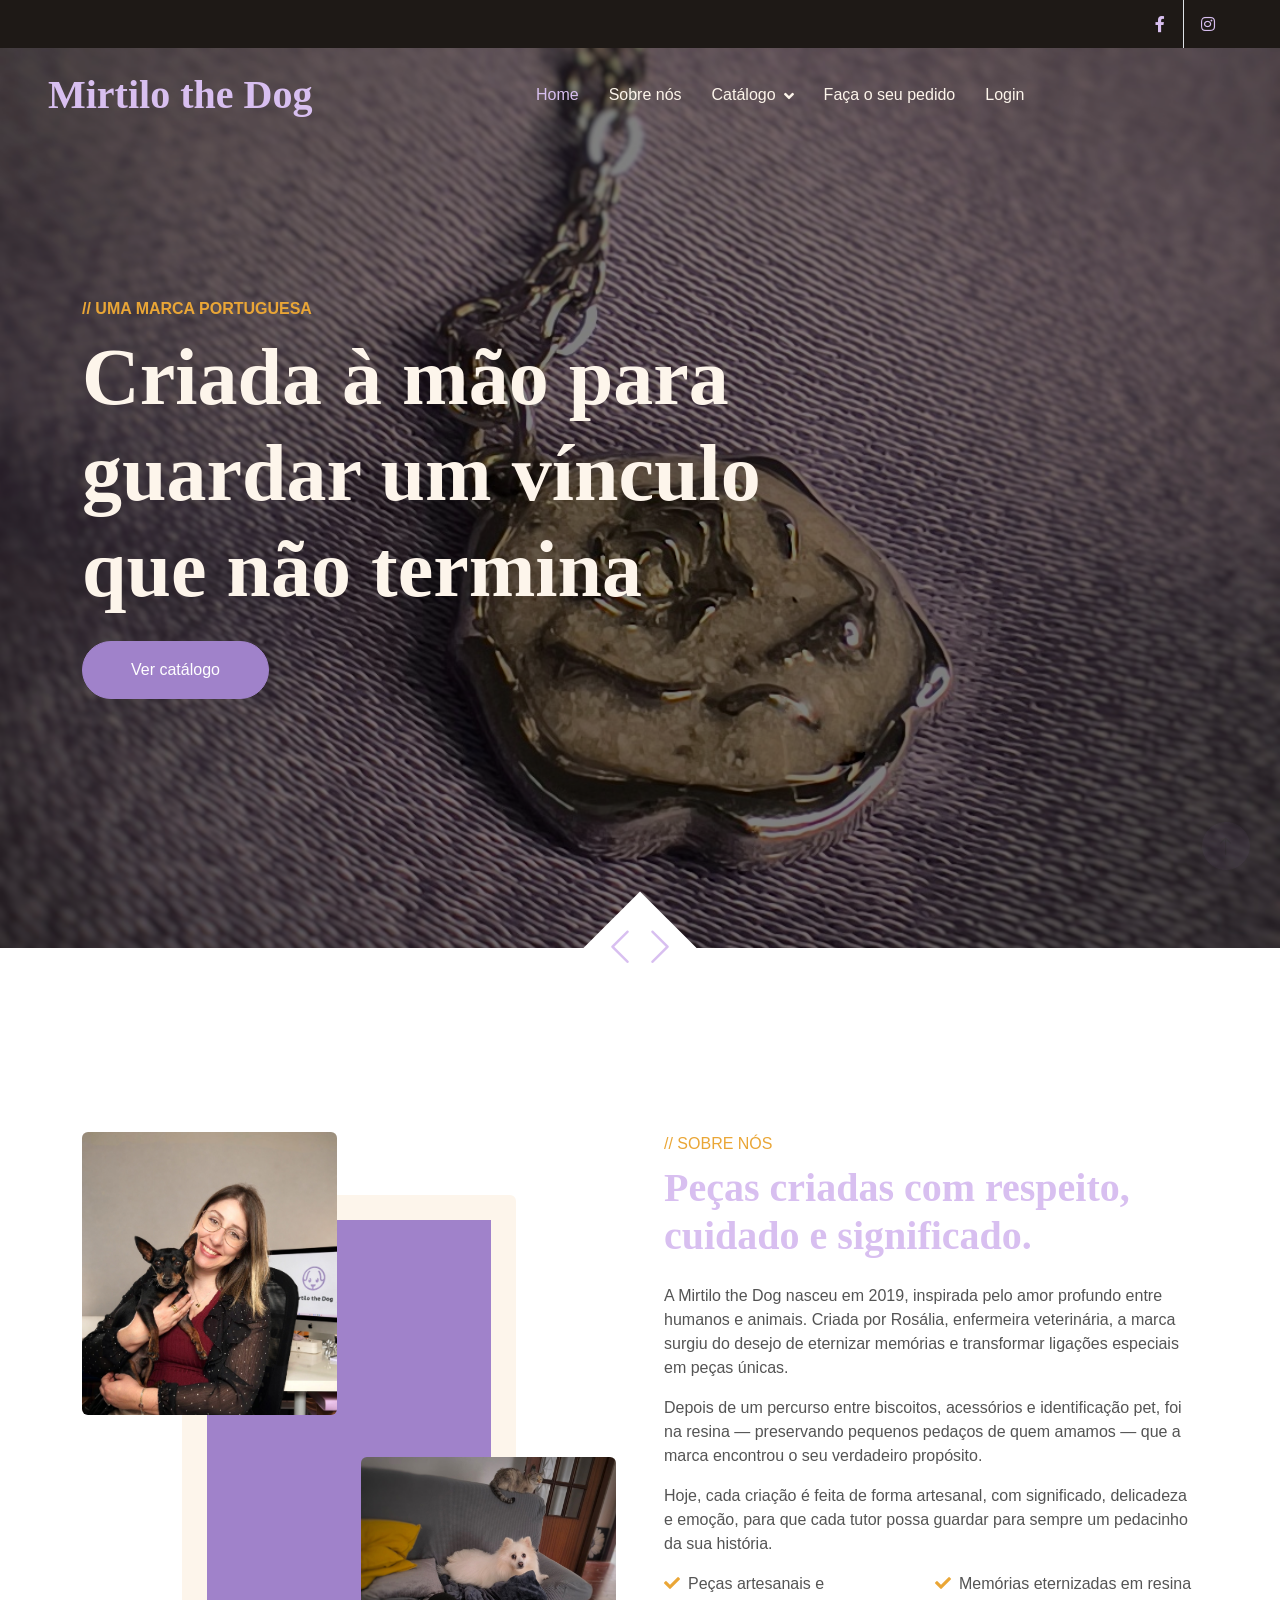
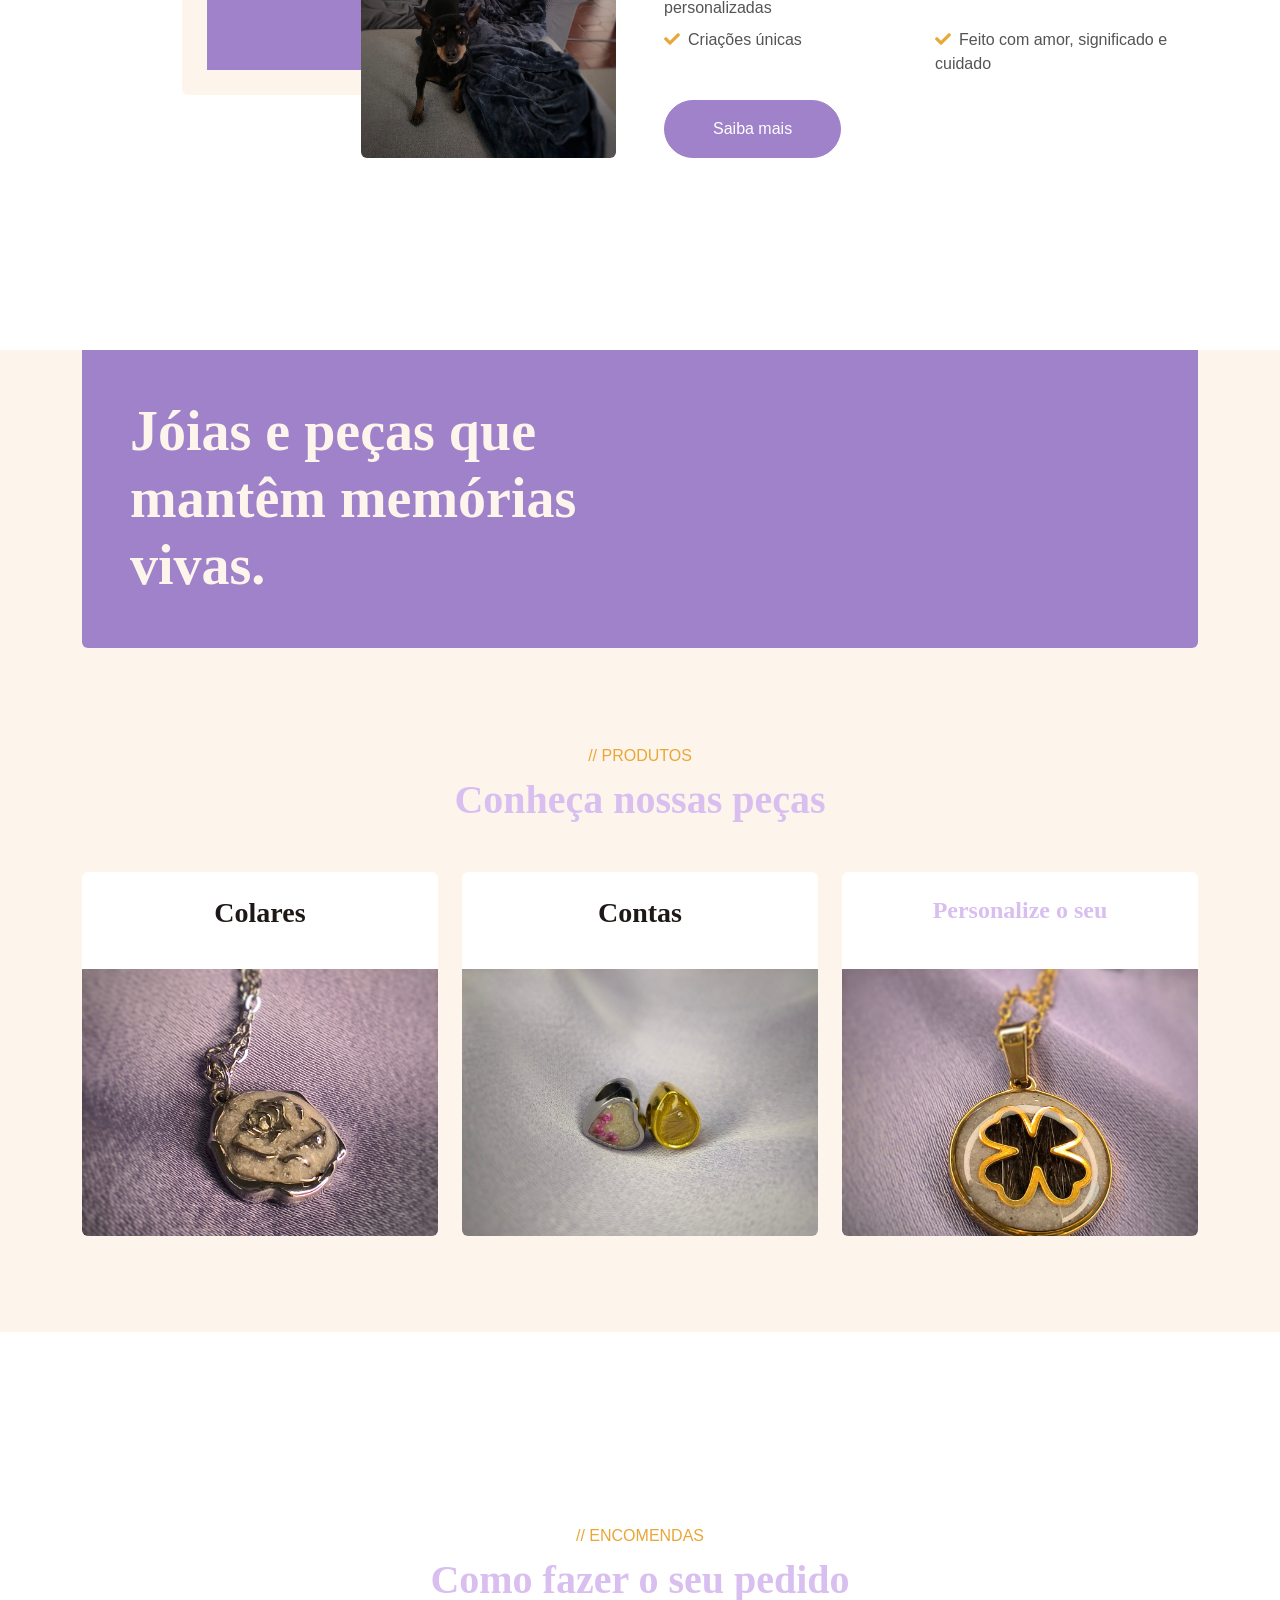
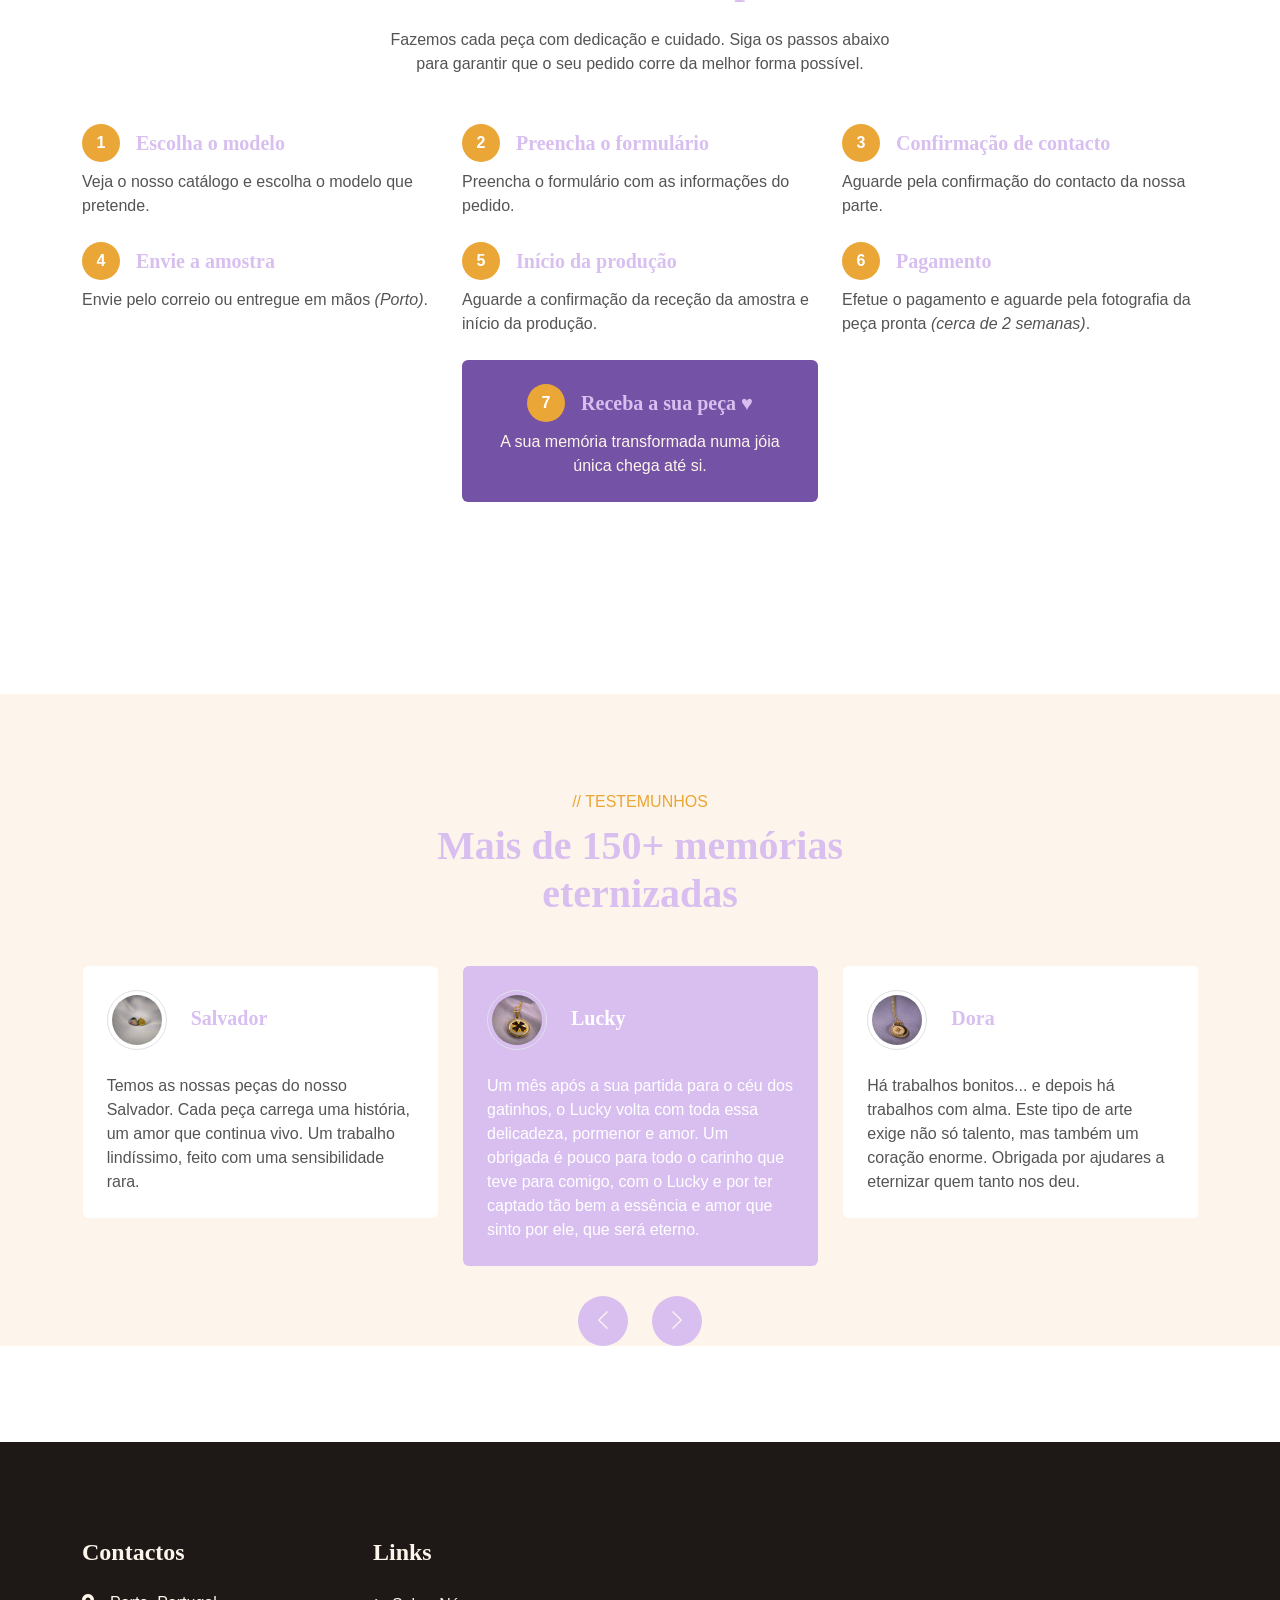
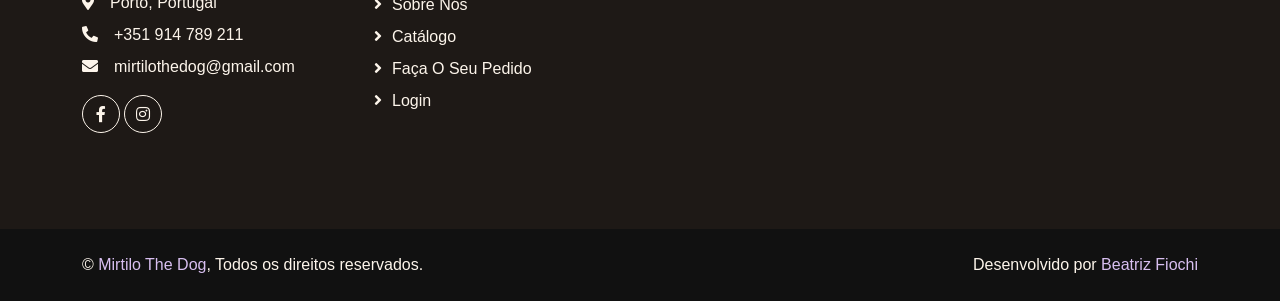
==== commit ea39c9c0: "add catalog filter and remove facts field" ====
--- a/pages/index.html
+++ b/pages/index.html
@@ -127,38 +127,6 @@
     </div>
     <!-- Carousel End -->
 
-
-    <!-- Facts Start -->
-    <div class="container-xxl py-6">
-        <div class="container">
-            <div class="row g-4 justify-content-center">
-                <div class="col-lg-3 col-md-6 wow fadeIn" data-wow-delay="0.1s">
-                    <div class="fact-item bg-light rounded text-center h-100 p-5">
-                        <i class="fa fa-certificate fa-4x text-primary mb-4"></i>
-                        <p class="mb-2">Anos de experiência</p>
-                        <h1 class="display-5 mb-0" data-toggle="counter-up">07</h1>
-                    </div>
-                </div>
-                <div class="col-lg-3 col-md-6 wow fadeIn" data-wow-delay="0.5s">
-                    <div class="fact-item bg-light rounded text-center h-100 p-5">
-                        <i class="fa fa-gem fa-4x text-primary mb-4"></i>
-                        <p class="mb-2">Total de produtos</p>
-                        <h1 class="display-5 mb-0" data-toggle="counter-up">12</h1>
-                    </div>
-                </div>
-                <div class="col-lg-3 col-md-6 wow fadeIn" data-wow-delay="0.7s">
-                    <div class="fact-item bg-light rounded text-center h-100 p-5">
-                        <i class="fa fa-cart-plus fa-4x text-primary mb-4"></i>
-                        <p class="mb-2">Encomendas por dia</p>
-                        <h1 class="display-5 mb-0" data-toggle="counter-up">10</h1>
-                    </div>
-                </div>
-            </div>
-        </div>
-    </div>
-    <!-- Facts End -->
-
-
     <!-- About Start -->
     <div class="container-xxl py-6">
         <div class="container">
@@ -226,7 +194,7 @@
                         <div class="product-img-wrapper mt-auto">  <!-- overlay dentro do wrapper -->
                             <img src="../assets/img/catalogo/catalogo1.jpg" alt="Colares">
                             <div class="product-overlay">
-                                <a class="btn btn-lg-square btn-outline-light rounded-circle" href="">
+                                <a class="btn btn-lg-square btn-outline-light rounded-circle" href="product.html?categoria=colar">
                                     <i class="fa fa-eye"></i>
                                 </a>
                             </div>
@@ -241,7 +209,7 @@
                         <div class="product-img-wrapper mt-auto">
                             <img src="../assets/img/catalogo/catalogo5.jpg" alt="Contas">
                             <div class="product-overlay">
-                                <a class="btn btn-lg-square btn-outline-light rounded-circle" href="">
+                                <a class="btn btn-lg-square btn-outline-light rounded-circle" href="product.html?categoria=conta">
                                     <i class="fa fa-eye"></i>
                                 </a>
                             </div>
@@ -256,7 +224,7 @@
                         <div class="product-img-wrapper mt-auto">
                             <img src="../assets/img/catalogo/catalogo8.jpg" alt="Personalize o seu">
                             <div class="product-overlay">
-                                <a class="btn btn-lg-square btn-outline-light rounded-circle" href="">
+                                <a class="btn btn-lg-square btn-outline-light rounded-circle" href="product.html?categoria=personalizado">
                                     <i class="fa fa-eye"></i>
                                 </a>
                             </div>
--- a/pages/css/style.css
+++ b/pages/css/style.css
@@ -246,18 +246,6 @@
     border-color: var(--violeta_escuro);
 }
 
-/*** Facts ***/
-.fact-item {
-    transition: .5s;
-}
-
-.fact-item:hover {
-    margin-top: -10px;
-    background: #FFFFFF !important;
-    box-shadow: 0 0 45px rgba(0, 0, 0, .07);
-}
-
-
 /*** About ***/
 .img-twice::before {
     position: absolute;
@@ -324,6 +312,31 @@
     transition: all 0.2s;
 }
 
+/*** Filtro Categorias ***/
+#filtro-categorias {
+    display: flex;
+    flex-wrap: wrap;
+    justify-content: center;
+    gap: 0.5rem;
+}
+
+.btn-categoria {
+    border: 2px solid var(--violeta_intenso);
+    background: transparent;
+    color: var(--violeta_intenso);
+    border-radius: 50px;
+    padding: 0.4rem 1.2rem;
+    font-weight: 600;
+    font-size: 0.9rem;
+    cursor: pointer;
+    transition: .3s;
+}
+
+.btn-categoria:hover,
+.btn-categoria.active {
+    background: var(--violeta_intenso);
+    color: #fff;
+}
 
 /*** Product ***/
 .product-item {
